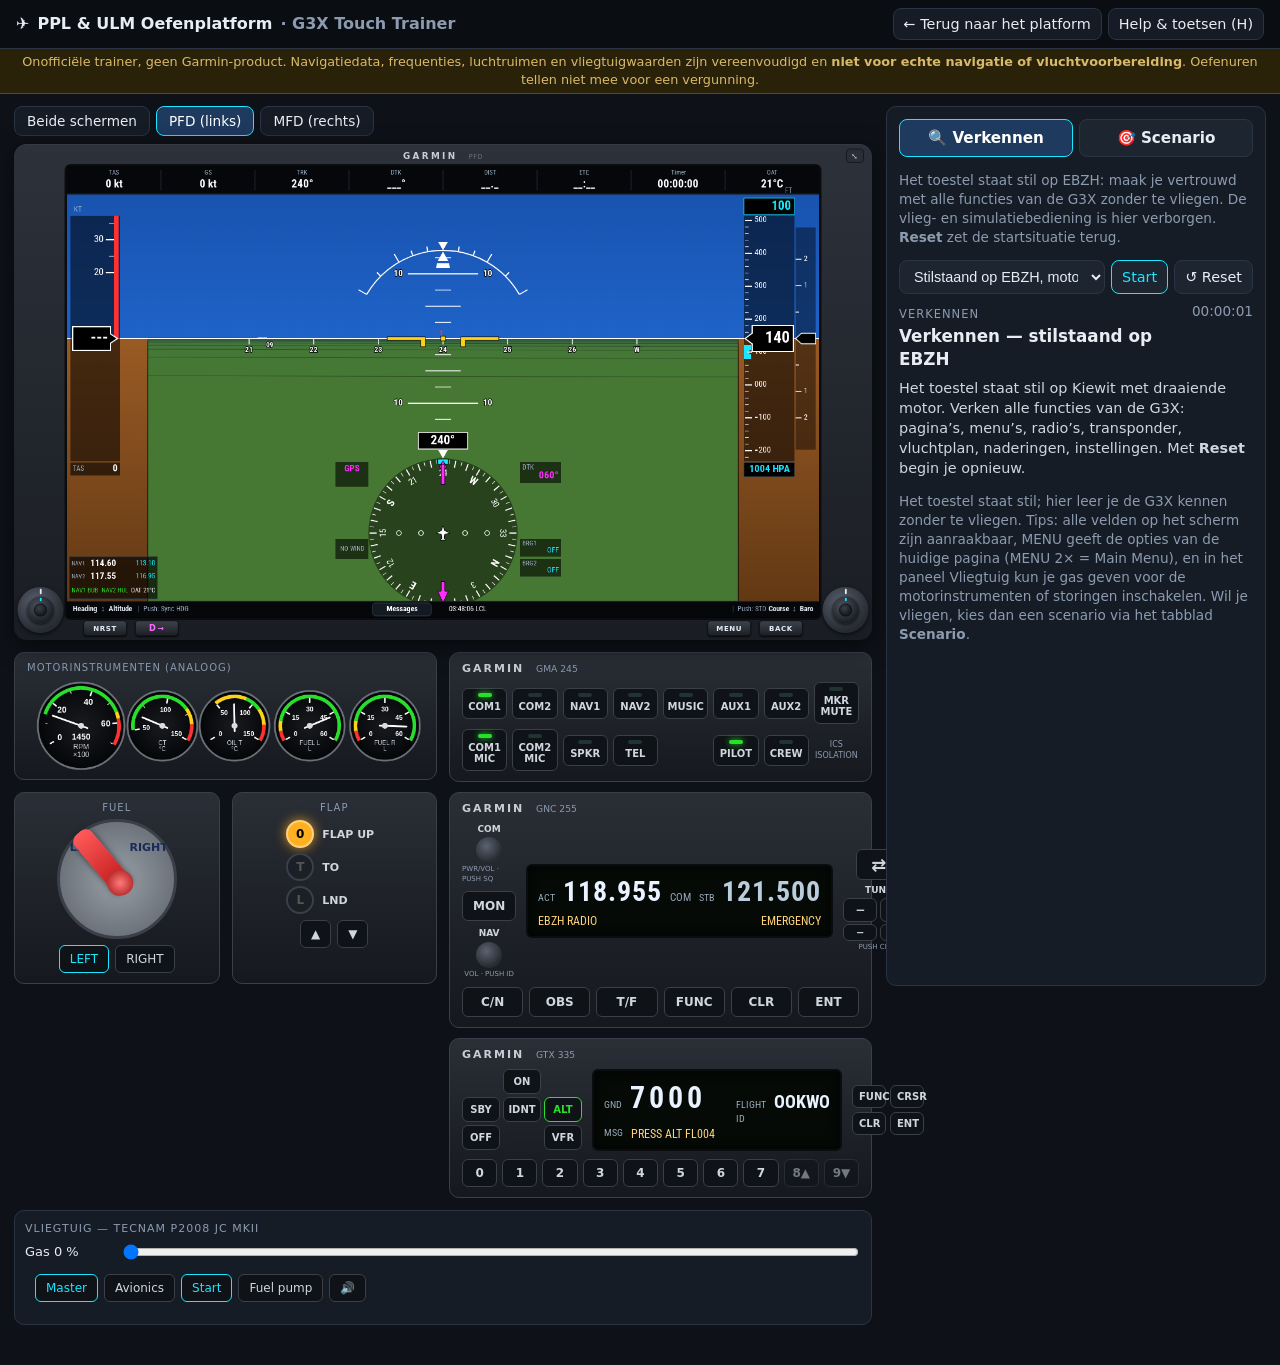
==== g3x/index.html @ 39437f99 "G3X: richtingsroer met A/E (AZERTY), Q/E blijft werken op QWERTY Co-Authored-By: Claude Fable 5.1 <n" ====
<!DOCTYPE html>
<html lang="nl">
<head>
  <meta charset="UTF-8">
  <meta name="viewport" content="width=device-width, initial-scale=1.0">
  <title>G3X Touch Trainer — Tecnam P2008 JC (EBZH)</title>
  <meta name="description" content="Oefensimulator in de stijl van de Garmin G3X Touch voor een Tecnam P2008 JC MkII vanaf Hasselt-Kiewit. Willekeurige scenario's, geen officieel product.">
  <link rel="icon" href="data:image/svg+xml,<svg xmlns='http://www.w3.org/2000/svg' viewBox='0 0 100 100'><text y='.9em' font-size='90'>🧭</text></svg>">
  <link rel="preconnect" href="https://fonts.googleapis.com">
  <link rel="stylesheet" href="https://fonts.googleapis.com/css2?family=Roboto+Condensed:wght@400;700&display=swap">
  <link rel="stylesheet" href="css/g3x.css">
</head>
<body>
  <header class="topbar">
    <a href="../index.html" class="brand"><span>✈️</span><span>PPL &amp; ULM Oefenplatform</span><span class="muted">· G3X Touch Trainer</span></a>
    <nav class="links">
      <a href="../index.html">← Terug naar het platform</a>
      <button id="btn-help" type="button">Help &amp; toetsen (H)</button>
    </nav>
  </header>
  <div class="disclaimer">Onofficiële trainer, geen Garmin-product. Navigatiedata, frequenties, luchtruimen en vliegtuigwaarden zijn vereenvoudigd en <strong>niet voor echte navigatie of vluchtvoorbereiding</strong>. Oefenuren tellen niet mee voor een vergunning.</div>

  <main class="layout">
    <section class="left">
      <div id="view-toggle" class="view-toggle" aria-label="Weergave"></div>
      <div id="g3x-wrap"></div>
      <div id="cockpit" aria-label="Cockpitinstrumenten, radio en transponder"></div>
      <div class="under">
        <div id="acpanel" aria-label="Vliegtuigbediening"></div>
      </div>
      <div id="statusline"></div>
    </section>

    <aside class="trainer" aria-label="Trainer">
      <div class="mode-tabs" role="tablist">
        <button id="mode-explore" type="button" role="tab">🔍 Verkennen</button>
        <button id="mode-scenario" type="button" role="tab">🎯 Scenario</button>
      </div>
      <div id="explore-pane" class="hidden">
        <p class="muted small">Het toestel staat stil op EBZH: maak je vertrouwd met alle functies van de G3X zonder te vliegen. De vlieg- en simulatiebediening is hier verborgen. <b>Reset</b> zet de startsituatie terug.</p>
        <div class="sc-controls">
          <select id="explore-start" aria-label="Startsituatie"></select>
          <button id="btn-explore-start" class="primary" type="button">Start</button>
          <button id="btn-explore-reset" type="button" title="Terug naar de startsituatie">↺ Reset</button>
        </div>
      </div>
      <div id="scenario-pane">
        <div class="sc-controls">
          <select id="scenario-cats" aria-label="Categorie"></select>
          <button id="btn-random" class="primary" type="button">🎲 Willekeurig</button>
        </div>
        <div id="scenario-list" class="sc-list"></div>
        <div class="sc-controls">
          <button id="btn-restart" type="button" title="Zelfde scenario, zelfde gegevens, vanaf het begin">↺ Reset scenario</button>
          <button id="btn-new" type="button" title="Zelfde scenario met nieuwe willekeurige gegevens">🎲 Nieuwe gegevens</button>
        </div>
      </div>
      <div id="trainer-current"></div>
    </aside>
  </main>

  <div id="help" class="hidden" role="dialog" aria-modal="true">
    <div class="help-box">
      <h2>G3X Touch Trainer — help</h2>
      <p>Een oefensimulator in de stijl van de Garmin G3X Touch (één scherm, GDU 460-indeling) met een eenvoudig model van een <b>Tecnam P2008 JC MkII</b> (Rotax 912 S). Thuisbasis <b>EBZH Hasselt-Kiewit</b>. Het scherm is, zoals op het echte toestel, Engelstalig. In <b>Verkennen</b> staat het toestel stil op de grond en leer je alle functies kennen (<b>Reset</b> zet de startsituatie terug); in <b>Scenario</b> volg je stappen (<b>Reset scenario</b> = zelfde gegevens opnieuw, <b>Nieuwe gegevens</b> = nieuwe willekeurige waarden).</p>
      <h3>Het scherm bedienen</h3>
      <ul>
        <li><b>Tikken</b> op velden: baro, hoogte (cyaan vak), <b>HSI</b> (CDI-bron GPS/VOR, heading bug, bearing pointers, OBS), CRS/DTK, wind, NAV-frequenties (linksonder op de PFD), CAS-meldingen (bevestigen), EIS-strook (motorpagina), kaart (features / cursor).</li>
        <li><b>Buiten de G3X</b>, zoals in OO-KWO: <b>GMA 245</b>-audiopaneel (COM1/COM2/NAV1/NAV2 meeluisteren, COM1 MIC/COM2 MIC, PILOT/CREW), <b>GNC 255</b> (COM én NAV: C/N wisselt, TUNE-knop zet de standby, ⇄ wisselt, vasthouden = 121.500, MON, OBS/T/F voor de VOR), <b>GTX 335</b>-transponder (ON/SBY/ALT/OFF, cijfers, VFR, IDNT, Flight ID OOKWO), rode <b>LEFT/RIGHT</b>-brandstofkraan, flapschakelaar met lampjes 0 / T / L. RPM, CT, olietemperatuur en brandstof zijn analoge meters. De G3X toont als motorinformatie alleen oliedruk, brandstofdruk, volts en ampères, op de MFD.</li>
        <li><b>Twee schermen</b>, zoals in OO-KWO: links de PFD, rechts de MFD met de EIS-strook. Elk scherm heeft zijn eigen knoppen en harde toetsen <b>NRST</b>, <b>D→</b>, <b>MENU</b> en <b>BACK</b>. Met de knoppen boven de schermen (of ⤢ op een bezel) vergroot je één scherm; op een laptop is dat het handigst. <b>MENU twee keer</b> opent het Main Menu; <b>MENU</b> één keer geeft de opties van de huidige pagina. <b>BACK</b> sluit een venster of gaat een pagina terug. Onderaan elk scherm: knopfuncties, de knop <b>Messages</b> en de klok; SUSP/OBS verschijnen daar en op de HSI.</li>
        <li><b>Knoppen draaien</b>: sleep met de muis of je vinger rond de knop (buitenring of binnenknop); elke 18° is één stap. Klikken op de pijltjes of scrollen met het wiel kan ook; het middelpunt is de drukknop.</li>
        <li><b>PFD-scherm</b>: linkerknop Heading (buiten) / Altitude (binnen), indrukken = heading bug sync; rechterknop Course (buiten) / Baro (binnen), indrukken = STD. <b>MFD-scherm</b>: linkerknop Select Page (buiten) / Zoom Map (binnen), indrukken = Main Menu; rechterknop Range/Pan op de kaart of Scroll/List in lijsten, indrukken = cursor of selecteren.</li>
        <li>Op de kaart: slepen = pannen, scrollwiel = bereik, tik op een symbool = info met Direct-To.</li>
      </ul>
      <h3>Waar vind ik wat? (knoppenpaden zoals op de G3X Touch)</h3>
      <table>
        <tr><td>QNH / baro</td><td>Tik op het <b>baro-veld</b> onder de hoogtetape → cijfers → Enter (of STD). Ook: linkerknop indrukken tot BARO, dan buitenring draaien.</td></tr>
        <tr><td>Heading bug</td><td>Buitenring linkerknop, of tik op de <b>HSI</b> → waarde → Enter / SYNC.</td></tr>
        <tr><td>Hoogte selecteren</td><td>Binnenring linkerknop, of tik op het <b>cyaan hoogtevak</b> boven de hoogtetape.</td></tr>
        <tr><td>COM afstemmen</td><td>GNC 255 (C/N op COM): TUNE-knop buiten = MHz, binnen = kHz (8,33-stappen) zet de standby; <b>⇄</b> wisselt actief en standby (1,5 s ingedrukt houden = 121.500); <b>MON</b> luistert de standby mee.</td></tr>
        <tr><td>NAV afstemmen</td><td>GNC 255: <b>C/N</b> naar NAV, TUNE → standby, ⇄ wisselt; <b>OBS</b> toont/zet de koers met de TUNE-knop, <b>T/F</b> toont TO/FROM. Ook via de NAV1-standbyfrequentie linksonder op de PFD.</td></tr>
        <tr><td>Transponder</td><td>GTX 335: cijfers 0–7 (vier cijfers = nieuwe code), modus ON/SBY/ALT/OFF (GND automatisch op de grond), <b>VFR</b> (7000), <b>IDNT</b>, CLR.</td></tr>
        <tr><td>Direct-To</td><td>Toets <b>D→</b> op de bezel → tabblad Waypoint (ID aantikken en typen), Flight Plan, Nearest Airports of Recent → <b>Activate</b>. “Course To” voor een inbound koers; “Stop Navigation” annuleert.</td></tr>
        <tr><td>Vluchtplan</td><td><b>Main Menu → Active Flight Plan</b> → + Waypoint. Tik op een rij: Activate Leg, Direct-To, Insert Before/After, Set Altitude (VNAV), Remove. <b>Menu</b>: Invert, Store, Delete, OBS.</td></tr>
        <tr><td>Nadering</td><td><b>Main Menu → Procedures</b> (of Tools) (of FPL → PROC) → vliegveld, nadering, transitie → Load / Load &amp; Activate. In de FPL-balk: Activate Approach, Vectors-to-Final, Missed, Remove.</td></tr>
        <tr><td>Nearest</td><td>Toets <b>NRST</b> op de bezel → tabs Airports / VOR / NDB / VRP / User / Airspace → tik op een rij voor info, Direct-To en frequenties.</td></tr>
        <tr><td>Kaart</td><td>Rechterknop buitenring = bereik; <b>Menu</b> op de kaart = Orientation, Declutter, Topo, Airspace…; slepen of knop indrukken = cursor (Direct-To, user waypoint, luchtruiminfo).</td></tr>
        <tr><td>CDI-bron, bearing pointers, wind, SVT, minimums</td><td>Tik op de <b>HSI</b> → HSI Options (CDI Source GPS / VOR1 / VOR2); ook via het bronlabel links boven de HSI, <b>BRG1/BRG2</b> en het <b>windvak</b>; <b>Menu</b> op een volledig PFD = PFD Options.</td></tr>
        <tr><td>Motor</td><td>EIS-strook op de MFD (oliedruk, brandstofdruk, volts, ampères); tik erop voor de motorpagina. Toerental, temperaturen en brandstof: analoge meters in het paneel.</td></tr>
        <tr><td>Timer, checklist, instellingen, berichten</td><td><b>Main Menu</b> → Timer / Checklists / Setup / Messages (ook VNAV, Weight &amp; Balance, Backlight Intensity). De knop <b>Messages</b> onderaan knippert bij een nieuw bericht.</td></tr>
        <tr><td>Scherm­indeling</td><td>Knoppen <b>Beide schermen / PFD / MFD</b> boven de schermen (of ⤢ op een bezel). <b>BACK</b> sluit een venster of gaat een pagina terug; <b>MENU 2×</b> opent het Main Menu.</td></tr>
        <tr><td>SUSP / OBS</td><td>Verschijnen op de HSI en in de onderste strook wanneer van toepassing (bij het MAP of in een hold; OBS via CRS-veld of FPL-menu).</td></tr>
      </table>
      <p class="muted">Let op: de exacte labels en knopposities kunnen per G3X-softwareversie en per installatie (configuratie door de installateur, één of twee schermen, met of zonder autopilot) verschillen.</p>
      <h3>Toetsen</h3>
      <table>
        <tr><td>↑ ↓ ← →</td><td>Pitch (↑ = neus omlaag, omkeerbaar in het paneel) en rol</td></tr>
        <tr><td>A / E</td><td>Richtingsroer / grondsturing (AZERTY; op QWERTY ook Q / E)</td></tr>
        <tr><td>PgUp / PgDn, Home / End</td><td>Gas meer/minder, vol/idle</td></tr>
        <tr><td>F / V</td><td>Flaps een stand neer / op</td></tr>
        <tr><td>B</td><td>Wielremmen (ingedrukt houden)</td></tr>
                        <tr><td>, . · K M</td><td>PFD-linkerknop buiten (HDG) · binnen (ALT)</td></tr>
        <tr><td>[ ] · Enter · Esc</td><td>MFD-rechterknop buiten (bereik) · indrukken · BACK</td></tr>
        <tr><td>N · D · Shift+M · `</td><td>NRST · Direct-To · MENU (actieve scherm) · Main Menu</td></tr>
        <tr><td>P · 1 2 4 · H</td><td>Pauze · simulatiesnelheid · deze help</td></tr>
      </table>
      <p>Een gamepad/joystick werkt ook (assen 0/1 rol/pitch, as 3 gas; knop 0 rem, 1/2 flaps). Op een tablet gebruik je de virtuele stuurknuppel in het paneel.</p>
      <h3>Wat is vereenvoudigd</h3>
      <ul>
        <li>Navigatiedatabase: beperkte set vliegvelden, VOR/NDB, VFR-punten, luchtruimen en naderingen in België en de grensstreek, deels fictief gemarkeerd. Frequenties en coördinaten zijn bij benadering. Geen magnetische variatie.</li>
        <li>Vluchtmodel en motorgrenzen zijn indicatief; gebruik altijd de POH van het toestel.</li>
        <li>Geen weerdatalink, verkeer (ADS-B) alleen gesimuleerd in scenario's, geen kaartabonnementen.</li>
      </ul>
      <p><button id="help-close" class="sb" type="button">Sluiten</button></p>
    </div>
  </div>

  <script src="js/util.js"></script>
  <script src="js/navdata.js"></script>
  <script src="js/sim.js"></script>
  <script src="js/avionics.js"></script>
  <script src="js/audio.js"></script>
  <script src="js/display.js"></script>
  <script src="js/pfd.js"></script>
  <script src="js/eis.js"></script>
  <script src="js/mfd.js"></script>
  <script src="js/bars.js"></script>
  <script src="js/cockpit.js"></script>
  <script src="js/icons.js"></script>
  <script src="js/ui.js"></script>
  <script src="js/scenarios.js"></script>
  <script src="js/main.js"></script>
</body>
</html>
---- g3x/css/g3x.css ----
:root {
  --bg: #0e1218; --panel: #161c25; --panel-2: #1d2531; --text: #e8edf4; --muted: #8c9bb0; --border: #2a3444;
  --accent: #19e6ff; --magenta: #ff2bff; --green: #28e02c; --yellow: #ffd21a; --red: #ff4a4a; --radius: 10px;
}
* { box-sizing: border-box; }
html, body { margin: 0; background: var(--bg); color: var(--text); font-family: system-ui, -apple-system, "Segoe UI", Roboto, Arial, sans-serif; line-height: 1.4; }
a { color: var(--accent); }
.hidden { display: none !important; }
.muted { color: var(--muted); }
button { font-family: inherit; }

.topbar { display: flex; align-items: center; justify-content: space-between; gap: 12px; padding: 8px 16px; background: #0a0d12; border-bottom: 1px solid var(--border); flex-wrap: wrap; }
.topbar .brand { font-weight: 700; color: var(--text); text-decoration: none; display: flex; gap: 8px; align-items: center; }
.topbar .links { display: flex; gap: 6px; flex-wrap: wrap; }
.topbar .links a, .topbar .links button { padding: 5px 10px; border-radius: 8px; text-decoration: none; color: var(--text); background: var(--panel); border: 1px solid var(--border); font-size: .9rem; cursor: pointer; }
.disclaimer { font-size: .8rem; color: #d9b96a; background: #2a2208; border-bottom: 1px solid #5a4a16; padding: 4px 16px; text-align: center; }

.layout { display: grid; grid-template-columns: minmax(0, 1fr) 380px; gap: 14px; padding: 12px 14px 40px; max-width: 1900px; margin: 0 auto; }
@media (max-width: 1250px) { .layout { grid-template-columns: 1fr; } }
.left { min-width: 0; }

/* ---------- de G3X-eenheden (twee schermen) ---------- */
.view-toggle { display: flex; gap: 6px; margin-bottom: 8px; }
.view-toggle button { background: var(--panel); color: var(--text); border: 1px solid var(--border); border-radius: 8px; padding: 6px 12px; font-size: .85rem; cursor: pointer; }
.view-toggle button.on { background: #1f3a5f; border-color: var(--accent); color: #fff; }
#g3x-wrap { position: relative; width: 100%; }
.g3x-unit { position: absolute; left: 0; top: 0; width: 1460px; height: 844px; transform-origin: 0 0; background: linear-gradient(#2d313a, #1a1d23); border-radius: 22px; box-shadow: 0 10px 40px rgba(0,0,0,.6), inset 0 1px 0 rgba(255,255,255,.08); }
.g3x-screen { position: absolute; left: 90px; top: 38px; width: 1280px; height: 768px; background: #000; border-radius: 6px; overflow: hidden; box-shadow: inset 0 0 0 2px #000, 0 0 0 4px #0b0d10; }
.g3x-screen canvas { position: absolute; left: 0; top: 0; width: 1280px; height: 768px; display: block; touch-action: none; cursor: pointer; }
.g3x-overlay { position: absolute; left: 0; top: 0; width: 1280px; height: 768px; pointer-events: none; }
.g3x-overlay > * { pointer-events: auto; }
.bezel-logo { position: absolute; left: 50%; transform: translateX(-50%); top: 10px; color: #c9ced6; font-size: 15px; letter-spacing: 4px; font-weight: 700; }
.bezel-logo small { letter-spacing: 1px; font-weight: 400; margin-left: 10px; color: #6a717c; font-size: 11px; }
.zoom-unit { position: absolute; right: 14px; top: 8px; width: 30px; height: 24px; border-radius: 6px; border: 1px solid #0a0c10; background: #2a2e36; color: #cfd6de; cursor: pointer; font-size: 14px; }
/* harde toetsen op de bezel (zoals de GDU 460: NRST · D→ links, MENU · BACK rechts) */
.hardkeys { position: absolute; bottom: 7px; display: flex; gap: 14px; }
.hardkeys.left { left: 118px; } .hardkeys.right { right: 118px; }
.hardkey { width: 74px; height: 26px; border-radius: 6px; border: 1px solid #0a0c10; background: linear-gradient(#3d424b, #1c1f25); color: #e8edf4; font-size: 12px; font-weight: 700; letter-spacing: 1px; cursor: pointer; box-shadow: 0 2px 3px rgba(0,0,0,.7), inset 0 1px 0 rgba(255,255,255,.12); display: flex; align-items: center; justify-content: center; gap: 2px; }
.hardkey:active { background: linear-gradient(#1c1f25, #3d424b); }
.hardkey.dto { color: #ff6bff; font-size: 14px; }
.hardkey.dto::after { content: '→'; font-size: 13px; }
/* knoppen op de bezel */
.knob { position: absolute; bottom: 12px; width: 82px; text-align: center; }
.knob[data-s="L"] { left: 4px; } .knob[data-s="R"] { right: 4px; }
.knob-ring { position: relative; margin: 0 auto; border-radius: 50%; }
.knob-ring.outer { width: 78px; height: 78px; background: radial-gradient(circle at 40% 35%, #5b6270, #262a31 70%); box-shadow: 0 3px 8px rgba(0,0,0,.6); touch-action: none; cursor: grab; }
.knob-mark { position: absolute; left: 0; top: 0; width: 100%; height: 100%; pointer-events: none; border-radius: 50%; }
.knob-mark::after { content: ''; position: absolute; left: 50%; top: 3px; width: 3px; height: 9px; margin-left: -1.5px; border-radius: 2px; background: #e8edf4; }
.knob-ring.inner .knob-mark::after { top: 2px; height: 6px; background: var(--accent); }
.knob-ring.inner { position: absolute; left: 50%; top: 50%; transform: translate(-50%, -50%); width: 46px; height: 46px; background: radial-gradient(circle at 40% 35%, #4b515d, #1c1f25 70%); box-shadow: 0 2px 5px rgba(0,0,0,.7); }
.knob .ka { position: absolute; top: 50%; transform: translateY(-50%); width: 20px; height: 24px; border: 0; background: transparent; color: #cfd6de; font-size: 11px; cursor: pointer; padding: 0; }
.knob-ring.outer > .ka.l { left: -2px; } .knob-ring.outer > .ka.r { right: -2px; }
.knob-ring.inner > .ka.l { left: -4px; } .knob-ring.inner > .ka.r { right: -4px; }
.knob-ring.inner > .ka { color: #fff; font-size: 9px; width: 14px; }
.knob-push { position: absolute; left: 50%; top: 50%; transform: translate(-50%, -50%); width: 22px; height: 22px; border-radius: 50%; border: 1px solid #000; background: radial-gradient(circle at 40% 35%, #3a4049, #15181c 70%); cursor: pointer; padding: 0; }
.knob-push:hover { box-shadow: 0 0 0 2px var(--accent); }
.knob-label { display: none; } /* knopfuncties staan, zoals op het toestel, op het scherm zelf */
.knob-label span:first-child { color: var(--accent); }

/* ---------- DOM-pagina over het MFD ---------- */
.g3x-pane { position: absolute; background: #0d1117; color: #fff; overflow: hidden; display: flex; flex-direction: column; font-family: "Roboto Condensed", "Arial Narrow", "Segoe UI", Arial, sans-serif; }
.page-head { display: flex; justify-content: space-between; align-items: center; padding: 4px 10px; background: #141a22; border-bottom: 1px solid #2a3340; font-weight: 700; font-size: 15px; color: #cfd6de; }
.page-right { font-weight: 400; color: #8c9bb0; font-size: 13px; }
.page-body { flex: 1; overflow: auto; }
.pad { padding: 10px 12px; }
.tiles { display: grid; grid-template-columns: repeat(4, 1fr); gap: 10px 10px; padding: 12px 18px; align-content: start; background: #000; }
.tile { background: transparent; border: 0; color: #fff; padding: 2px; cursor: pointer; display: flex; flex-direction: column; align-items: center; gap: 5px; font-size: 12px; line-height: 1.15; }
.tile .ico { width: 84px; height: 66px; border-radius: 8px; background: linear-gradient(#4a5058, #22262c 60%, #15181c); border: 1px solid #70767e; display: flex; align-items: center; justify-content: center; box-shadow: inset 0 1px 0 rgba(255,255,255,.18), 0 2px 4px rgba(0,0,0,.6); }
.tile:hover .ico, .tile.sel .ico { background: linear-gradient(#5d6670, #2c3238 60%, #1a1e23); border-color: #fff; }
.page-head svg { vertical-align: -5px; margin-right: 6px; }
/* Direct To */
.dto .dlg-body { padding: 0 0 8px; }
.dto-tabs { padding: 6px 8px; }
.dto-card { padding: 8px 12px; }
.dto-id { display: block; width: 100%; text-align: left; background: #000; border: 1px solid #3a4656; border-radius: 6px; color: #fff; font-size: 26px; font-weight: 700; padding: 8px 12px; letter-spacing: 2px; cursor: pointer; }
.dto-id small { font-size: 11px; font-weight: 400; letter-spacing: 0; color: #8c9bb0; margin-left: 10px; }
.dto-info { display: grid; grid-template-columns: 150px 1fr; gap: 12px; margin-top: 10px; font-size: 14px; color: #cfd6de; }
.dto-thumb { width: 150px; height: 110px; border: 1px solid #3a4656; border-radius: 4px; overflow: hidden; }
.dto-kind { color: #8fc1ff; font-weight: 700; } .dto-name { font-size: 15px; color: #fff; } .dto-reg { color: #8c9bb0; font-size: 12px; margin-bottom: 6px; } .dto-brg b { color: #fff; margin-left: 4px; }
.dto-course { display: block; width: 100%; margin-top: 10px; background: #141a22; border: 1px solid #3a4656; border-radius: 6px; color: #cfd6de; font-size: 15px; padding: 8px 12px; text-align: left; cursor: pointer; }
.dto-course b { color: var(--accent); font-size: 18px; } .dto-course small { color: #8c9bb0; }
.dto-list { max-height: 300px; overflow: auto; }
.dto-row { width: 100%; background: transparent; border: 0; border-bottom: 1px solid #1f2733; text-align: left; font-family: inherit; }
.audio-grid { display: grid; grid-template-columns: repeat(3, 1fr); gap: 10px; } .audio-grid h4 { margin: 0 0 6px; font-size: 12px; color: #8c9bb0; text-transform: uppercase; } .audio-grid .xp-mode { display: block; width: 100%; margin-bottom: 6px; }
.row { display: flex; align-items: center; gap: 6px; padding: 7px 10px; border-bottom: 1px solid #1f2733; font-size: 15px; cursor: pointer; color: #fff; }
.row:hover, .row.sel { background: #1f3a5f; }
.row.active { color: var(--magenta); }
.row.missed { color: #9fb3c8; }
.row.proc .c-type { color: #9fb3c8; }
.row em { font-style: normal; font-size: 11px; color: var(--accent); margin-left: 3px; }
.fpl-cols { display: flex; gap: 6px; padding: 3px 10px; font-size: 11px; color: #8c9bb0; border-bottom: 1px solid #2a3340; }
.c-idx { width: 24px; text-align: center; } .c-id { width: 90px; font-weight: 700; } .c-type { width: 48px; font-size: 12px; } .c-dtk { width: 54px; text-align: right; } .c-dis { width: 54px; text-align: right; } .c-cum { width: 56px; text-align: right; } .c-ete { width: 58px; text-align: right; } .c-alt { flex: 1; text-align: right; } .c-name { flex: 1; color: #bfc7d1; font-size: 13px; white-space: nowrap; overflow: hidden; text-overflow: ellipsis; } .c-time { width: 50px; color: #8c9bb0; } .c-text { flex: 1; }
.row.msg.WARN .c-text { color: var(--red); } .row.msg.CAUT .c-text { color: var(--yellow); }
.fpl-tools, .btns { display: flex; gap: 6px; padding: 6px 10px; flex-wrap: wrap; }
.pbtn { background: #1b2330; border: 1px solid #3a4656; color: #fff; border-radius: 8px; padding: 6px 10px; font-size: 13px; cursor: pointer; font-family: inherit; }
.pbtn:hover { border-color: var(--accent); }
.pbtn.big { display: block; width: 100%; padding: 10px; font-size: 15px; margin-top: 8px; }
.apr-bar { display: flex; justify-content: space-between; align-items: center; gap: 6px; padding: 5px 10px; background: #1a2230; font-size: 13px; flex-wrap: wrap; }
.apr-bar b.g { color: var(--green); } .apr-bar b.y { color: var(--yellow); } b.g { color: var(--green); } .y { color: var(--yellow); }
.tabs { display: flex; gap: 4px; padding: 6px 8px; border-bottom: 1px solid #2a3340; flex-wrap: wrap; }
.tab { background: #141a22; border: 1px solid #2f3a4a; color: #cfd6de; border-radius: 6px; padding: 5px 9px; font-size: 13px; cursor: pointer; }
.tab.on { background: #1f3a5f; border-color: var(--accent); color: #fff; }
.proc-page { display: grid; grid-template-columns: 1fr 1fr 1fr; gap: 8px; padding: 8px; align-content: start; }
.proc-col h4, .freq-col h4 { margin: 6px 0 4px; font-size: 12px; color: #8c9bb0; text-transform: uppercase; }
.item { display: block; width: 100%; text-align: left; background: #141a22; border: 1px solid #2a3340; color: #fff; padding: 8px 10px; border-radius: 6px; margin-bottom: 4px; cursor: pointer; font-size: 14px; }
.item:hover, .item.sel { border-color: var(--accent); background: #1a2b45; }
.item.on { background: #1f3a5f; border-color: var(--accent); }
.item.danger { color: #ff8a8a; } .item.emerg { color: #ffb0b0; }
.proc-info { font-size: 13px; color: #cfd6de; background: #141a22; padding: 8px; border-radius: 6px; line-height: 1.5; }
.wpt { padding: 10px; } .wpt-card { background: #141a22; border-radius: 8px; padding: 10px; margin-top: 10px; font-size: 14px; line-height: 1.6; } .wpt-card h3 { margin: 0 0 6px; } .wpt-card small { color: #8c9bb0; font-weight: 400; }
.opts { padding: 8px 10px; } .opts h4 { margin: 10px 0 4px; font-size: 12px; color: #8c9bb0; text-transform: uppercase; }
.opt-row { display: flex; justify-content: space-between; align-items: center; gap: 8px; padding: 5px 0; border-bottom: 1px solid #1f2733; font-size: 14px; }
.opt-vals { display: flex; gap: 4px; flex-wrap: wrap; justify-content: flex-end; }
.opt-val { background: #141a22; border: 1px solid #2f3a4a; color: #cfd6de; border-radius: 6px; padding: 4px 9px; font-size: 13px; cursor: pointer; }
.opt-val.on { background: #1f3a5f; border-color: var(--accent); color: #fff; }
.chk-wrap { display: grid; grid-template-columns: 200px 1fr; flex: 1; min-height: 0; }
.chk-groups { overflow: auto; padding: 6px; border-right: 1px solid #2a3340; }
.chk-groups .item { font-size: 12px; padding: 6px 8px; }
.chk-items { padding: 6px 10px; }
.row.chk { width: 100%; text-align: left; background: transparent; border: 0; border-bottom: 1px solid #1f2733; font-family: inherit; }
.row.chk .box { width: 22px; height: 22px; border: 2px solid #8c9bb0; border-radius: 4px; display: inline-flex; align-items: center; justify-content: center; color: var(--green); font-weight: 700; }
.row.chk.done { color: #8c9bb0; text-decoration: line-through; } .row.chk.done .box { border-color: var(--green); }
.chk-complete { color: var(--green); font-weight: 700; padding: 10px; }
.timer { display: grid; grid-template-columns: 1fr 1fr; gap: 10px; padding: 10px; }
.tm-card { background: #141a22; border-radius: 8px; padding: 10px; } .tm-card h4 { margin: 0 0 4px; color: #8c9bb0; font-size: 12px; text-transform: uppercase; } .tm-val { font-size: 34px; font-weight: 700; letter-spacing: 1px; }
.info-grid { display: grid; grid-template-columns: 1fr 1fr; gap: 6px 14px; font-size: 13px; color: #8c9bb0; }
.info-grid div { background: #141a22; padding: 6px 8px; border-radius: 6px; } .info-grid b { display: block; color: #fff; font-size: 16px; }

/* ---------- dialoogvensters ---------- */
.g3x-dialogs { position: absolute; inset: 0; display: none; align-items: center; justify-content: center; }
.g3x-dialogs.open { display: flex; background: rgba(0,0,0,.35); }
.g3x-dialog { background: #121820; border: 2px solid #3a4656; border-radius: 12px; width: 420px; max-width: 96%; max-height: 92%; display: flex; flex-direction: column; box-shadow: 0 10px 40px rgba(0,0,0,.8); color: #fff; font-family: "Roboto Condensed", "Arial Narrow", "Segoe UI", Arial, sans-serif; }
.g3x-dialog.corner { position: absolute; right: 12px; bottom: 80px; }
.dlg-title { display: flex; justify-content: space-between; align-items: center; padding: 8px 12px; background: #1b2330; border-radius: 10px 10px 0 0; font-weight: 700; font-size: 16px; }
.dlg-close { background: transparent; border: 0; color: #cfd6de; font-size: 18px; cursor: pointer; }
.dlg-body { padding: 10px 12px; overflow: auto; }
.dlg-buttons { display: flex; gap: 8px; padding: 10px 12px; border-top: 1px solid #2a3340; justify-content: flex-end; flex-wrap: wrap; }
.dlg-btn { background: #1b2330; border: 1px solid #3a4656; color: #fff; border-radius: 8px; padding: 9px 14px; font-size: 15px; cursor: pointer; }
.dlg-btn.primary { background: #1f3a5f; border-color: var(--accent); } .dlg-btn.danger { border-color: #a33; color: #ffb0b0; }
.np-display { background: #000; border: 1px solid #3a4656; border-radius: 8px; padding: 8px 12px; font-size: 32px; font-weight: 700; display: flex; align-items: baseline; gap: 10px; letter-spacing: 2px; }
.np-unit { font-size: 14px; color: #8c9bb0; letter-spacing: 0; } .np-cursor { color: var(--accent); animation: blink 1s steps(2) infinite; }
@keyframes blink { 50% { opacity: 0; } }
.np-keys { display: grid; grid-template-columns: repeat(3, 1fr); gap: 6px; margin-top: 10px; }
.np-key { background: #1b2330; border: 1px solid #3a4656; color: #fff; font-size: 22px; padding: 12px 0; border-radius: 8px; cursor: pointer; }
.np-key.empty { visibility: hidden; } .np-key:active { background: #1f3a5f; }
.numpad .dlg-body { display: grid; grid-template-columns: 1fr; }
.numpad[style*="620"] .dlg-body { grid-template-columns: 1fr 1fr; gap: 12px; }
.freq-lists { display: grid; grid-template-columns: repeat(3, 1fr); gap: 8px; grid-column: 1; grid-row: 1 / span 3; }
.freq-col .freq-item, .wi-sec .freq-item { display: flex; justify-content: space-between; width: 100%; background: #141a22; border: 1px solid #2a3340; color: #fff; border-radius: 6px; padding: 6px 8px; margin-bottom: 4px; font-size: 13px; cursor: pointer; text-align: left; }
.freq-item b { color: var(--accent); }
.freq-cur { grid-column: 1 / -1; color: #8c9bb0; font-size: 13px; margin-top: 6px; }
.xp-modes { display: flex; gap: 6px; margin-top: 10px; flex-wrap: wrap; }
.xp-mode { flex: 1; min-width: 70px; background: #1b2330; border: 1px solid #3a4656; color: #fff; padding: 10px 6px; border-radius: 8px; font-size: 15px; cursor: pointer; }
.xp-mode.on { background: #1f3a5f; border-color: var(--green); color: var(--green); }
.xp-mode.ident { border-color: var(--accent); } .xp-mode.vfr { border-color: var(--yellow); }
.xp-cur { margin-top: 8px; font-size: 13px; color: #cfd6de; }
.alphapad .ap-top { display: grid; grid-template-columns: 1fr 1fr; gap: 10px; }
.ap-results { max-height: 160px; overflow: auto; }
.ap-res { display: flex; gap: 8px; align-items: center; width: 100%; background: #141a22; border: 1px solid #2a3340; color: #fff; border-radius: 6px; padding: 6px 8px; margin-bottom: 4px; cursor: pointer; font-size: 13px; text-align: left; }
.ap-res b { color: var(--accent); width: 60px; } .ap-res em { margin-left: auto; color: #8c9bb0; font-style: normal; font-size: 11px; }
.ap-keys { margin-top: 10px; } .ap-row { display: flex; gap: 5px; margin-bottom: 5px; } .ap-row .np-key { flex: 1; font-size: 17px; padding: 9px 0; }
.dto-lists { display: grid; grid-template-columns: 1fr 1fr; gap: 10px; margin-top: 10px; }
.menu-list .item { font-size: 15px; }
.wi-head { display: flex; gap: 8px; align-items: baseline; font-size: 18px; } .wi-head b { color: var(--accent); font-size: 22px; } .wi-head em { margin-left: auto; color: #8c9bb0; font-style: normal; font-size: 12px; }
.wi-grid { display: grid; grid-template-columns: 1fr 1fr; gap: 4px; margin: 8px 0; font-size: 14px; color: #cfd6de; }
.wi-sec { margin-top: 8px; font-size: 14px; color: #cfd6de; line-height: 1.5; } .wi-sec h4 { margin: 0 0 3px; font-size: 12px; color: #8c9bb0; text-transform: uppercase; }
.morse { font-family: monospace; color: var(--yellow); letter-spacing: 2px; }
.g3x-toast { position: absolute; left: 50%; bottom: 76px; transform: translateX(-50%); background: rgba(20,26,34,.95); border: 1px solid var(--accent); color: #fff; padding: 8px 14px; border-radius: 8px; font-size: 15px; max-width: 80%; text-align: center; }

/* ---------- panelen onder het scherm ---------- */
.under { display: grid; grid-template-columns: 1fr; gap: 12px; margin-top: 12px; }
@media (max-width: 900px) { .under { grid-template-columns: 1fr; } }
#acpanel { background: var(--panel); border: 1px solid var(--border); border-radius: 10px; padding: 10px; position: relative; }
.acp-title { font-size: 11px; letter-spacing: 1px; color: var(--muted); margin-bottom: 6px; text-transform: uppercase; }
.acp-row { display: flex; align-items: center; gap: 6px; margin: 6px 0; flex-wrap: wrap; font-size: 13px; }
.acp-row label { min-width: 90px; } .acp-row input[type=range] { flex: 1; min-width: 140px; }
.acp-row > span { color: var(--muted); min-width: 42px; } .sep { width: 10px; }
.acb { background: #0f1216; border: 1px solid #3a4046; color: #cfd6de; border-radius: 6px; padding: 6px 10px; cursor: pointer; font-size: 12px; }
.acb.on { color: var(--accent); border-color: var(--accent); }
.acp-row select { background: #0f1216; color: #fff; border: 1px solid #3a4046; border-radius: 6px; padding: 5px; }
.acp-row.small { font-size: 11px; color: var(--muted); }
.stick { position: absolute; right: 10px; top: 36px; width: 96px; height: 96px; border-radius: 50%; background: radial-gradient(#1d2531, #0f1216); border: 1px solid #3a4046; touch-action: none; }
.stick-dot { position: absolute; left: 50%; top: 50%; width: 24px; height: 24px; margin: -12px 0 0 -12px; border-radius: 50%; background: #3a4656; border: 2px solid var(--accent); }
@media (max-width: 600px) { .stick { position: static; margin: 8px auto 0; } }
#statusline { font-size: 12px; color: var(--muted); margin-top: 8px; }

/* ---------- trainerpaneel ---------- */
.trainer { background: var(--panel); border: 1px solid var(--border); border-radius: var(--radius); padding: 12px; position: sticky; top: 10px; max-height: calc(100vh - 20px); overflow: auto; }
.trainer h2 { margin: 0 0 8px; font-size: 1.1rem; }
.mode-tabs { display: flex; gap: 6px; margin-bottom: 10px; }
.mode-tabs button { flex: 1; background: var(--panel-2); color: var(--text); border: 1px solid var(--border); border-radius: 8px; padding: 9px 8px; font-size: .95rem; font-weight: 600; cursor: pointer; }
.mode-tabs button.on { background: #1f3a5f; border-color: var(--accent); color: #fff; }
.small { font-size: .85rem; }
#explore-pane select { flex: 1; min-width: 160px; }
.sc-controls { display: flex; gap: 6px; flex-wrap: wrap; margin-bottom: 8px; }
.sc-controls select, .sc-controls button { background: var(--panel-2); color: var(--text); border: 1px solid var(--border); border-radius: 8px; padding: 7px 10px; font-size: .9rem; cursor: pointer; }
.sc-controls button.primary { border-color: var(--accent); color: var(--accent); }
.sc-list { max-height: 230px; overflow: auto; border: 1px solid var(--border); border-radius: 8px; margin-bottom: 10px; }
.sc-cat { font-size: .72rem; text-transform: uppercase; letter-spacing: 1px; color: var(--muted); padding: 6px 10px 2px; background: #121821; position: sticky; top: 0; }
.sc-item { display: flex; justify-content: space-between; align-items: center; gap: 8px; width: 100%; text-align: left; background: transparent; border: 0; border-bottom: 1px solid #1f2733; color: var(--text); padding: 7px 10px; cursor: pointer; font-size: .88rem; }
.sc-item:hover { background: var(--panel-2); } .sc-item.on { background: #1f3a5f; }
.sc-item small { color: var(--yellow); white-space: nowrap; }
.tc-head { display: flex; justify-content: space-between; align-items: flex-start; gap: 8px; }
.tc-head h3 { margin: 0; font-size: 1.05rem; } .tc-cat { font-size: .72rem; text-transform: uppercase; letter-spacing: 1px; color: var(--muted); }
.tc-time { font-variant-numeric: tabular-nums; color: var(--muted); font-size: .85rem; }
.tc-intro { font-size: .9rem; color: #cfd6de; margin: 6px 0 8px; } .tc-intro p { margin: 4px 0; }
.atc { background: #0f1a2a; border-left: 3px solid var(--accent); padding: 6px 8px; border-radius: 4px; font-style: italic; }
.steps { list-style: none; padding: 0; margin: 0; counter-reset: s; }
.step { counter-increment: s; position: relative; padding: 8px 8px 8px 34px; border-radius: 8px; margin-bottom: 6px; background: var(--panel-2); font-size: .9rem; opacity: .75; }
.step::before { content: counter(s); position: absolute; left: 10px; top: 9px; width: 18px; height: 18px; border-radius: 50%; background: #2a3444; font-size: .72rem; display: flex; align-items: center; justify-content: center; color: #cfd6de; }
.step.done { opacity: .6; } .step.done::before { content: "✓"; background: #1d6b2e; color: #fff; }
.step.skipped::before { content: "–"; background: #6b4a1d; }
.step.current { opacity: 1; border: 1px solid var(--accent); background: #16263a; }
.step.current::before { background: var(--accent); color: #000; }
.step-progress { height: 4px; background: #2a3444; border-radius: 2px; margin-top: 8px; overflow: hidden; } #step-progress { height: 100%; width: 0; background: var(--green); transition: width .2s; }
.hint { margin-top: 8px; font-size: .85rem; color: #ffe08a; background: #2a2208; padding: 6px 8px; border-radius: 6px; }
.step-actions { display: flex; gap: 6px; margin-top: 8px; flex-wrap: wrap; }
.sb { background: #0f1216; border: 1px solid #3a4046; color: #cfd6de; border-radius: 6px; padding: 5px 10px; cursor: pointer; font-size: .82rem; }
.sb:hover { border-color: var(--accent); }
.step-err { margin-top: 6px; color: #ff9a9a; font-size: .82rem; }
.q-opts { display: grid; gap: 6px; margin-top: 8px; }
.q-opt { text-align: left; background: #0f1216; border: 1px solid #3a4046; color: var(--text); border-radius: 6px; padding: 7px 10px; cursor: pointer; font-size: .88rem; }
.q-opt:hover { border-color: var(--accent); } .q-opt.ok { border-color: var(--green); color: var(--green); } .q-opt.bad { border-color: var(--red); color: #ff9a9a; }
.q-fb { margin-top: 6px; font-size: .85rem; padding: 6px 8px; border-radius: 6px; } .q-fb.ok { background: #10301a; color: #b8f0cb; } .q-fb.bad { background: #3a1717; color: #ffd0d0; }
.result { margin-top: 10px; padding: 10px; border-radius: 8px; background: #10301a; border: 1px solid #1d6b2e; font-size: .9rem; }
.result.failed { background: #3a1717; border-color: #a33; }
.result .stars { font-size: 1.6rem; color: var(--yellow); }
.result .errs { margin: 6px 0 0; padding-left: 18px; color: #ffd0d0; }
.tc-errs { margin-top: 8px; color: #ff9a9a; font-size: .85rem; }

/* ---------- help ---------- */
#help { position: fixed; inset: 0; background: rgba(0,0,0,.7); display: flex; align-items: center; justify-content: center; z-index: 50; padding: 16px; }
.help-box { background: var(--panel); border: 1px solid var(--border); border-radius: 12px; max-width: 860px; max-height: 90vh; overflow: auto; padding: 18px 22px; font-size: .92rem; }
.help-box h2 { margin-top: 0; } .help-box h3 { margin: 16px 0 6px; font-size: 1rem; color: var(--accent); }
.help-box table { border-collapse: collapse; width: 100%; } .help-box td { padding: 3px 8px; border-bottom: 1px solid #1f2733; vertical-align: top; } .help-box td:first-child { white-space: nowrap; color: var(--yellow); font-family: monospace; }
.help-box kbd { background: #0f1216; border: 1px solid #3a4046; border-radius: 4px; padding: 0 5px; font-family: monospace; }

/* verkenmodus: toestel stilstaand, geen stuurknuppel of vliegtoetsen */
/* verkenmodus: alleen wat je nodig hebt om de G3X te leren kennen; vliegen en simulatiebediening verborgen */
body.explore .stick, body.explore .flight, body.explore #statusline { display: none; }

/* ---------- cockpit buiten de G3X: analoge meters, brandstofkraan, flaps, GMA 245, GNC 255, GTX 335 ---------- */
#cockpit { display: grid; grid-template-columns: minmax(0, 1fr) minmax(0, 1fr); gap: 12px; margin-top: 12px; }
@media (max-width: 1100px) { #cockpit { grid-template-columns: 1fr; } }
.ck-left { display: flex; flex-direction: column; gap: 12px; }
.ck-gauges { background: linear-gradient(#2a2e36, #15181d); border: 1px solid #3a3f49; border-radius: 10px; padding: 8px 12px 4px; }
.ck-title { font-size: 10px; letter-spacing: 1px; color: var(--muted); text-transform: uppercase; margin-bottom: 4px; }
.ck-gauges canvas { max-width: 100%; height: auto; display: block; }
.ck-lower { display: grid; grid-template-columns: 1fr 1fr; gap: 12px; }
.fuelsel, .flapsw { background: linear-gradient(#2a2e36, #15181d); border: 1px solid #3a3f49; border-radius: 10px; padding: 8px 12px 10px; text-align: center; }
.fuel-dial { position: relative; width: 120px; height: 120px; margin: 4px auto; border-radius: 50%; background: radial-gradient(#9aa0a8, #5a6068); border: 3px solid #3a3f49; }
.fuel-dial .fl, .fuel-dial .fr { position: absolute; top: 18px; font-size: 11px; font-weight: 700; color: #1a2a5a; } .fuel-dial .fl { left: 10px; } .fuel-dial .fr { right: 6px; }
.lever { position: absolute; left: 50%; top: 50%; width: 22px; height: 70px; margin-left: -11px; margin-top: -60px; background: linear-gradient(#ff5a5a, #c01818); border-radius: 8px 8px 4px 4px; transform-origin: 50% 60px; transform: rotate(-40deg); box-shadow: 0 2px 6px rgba(0,0,0,.6); transition: transform .3s; }
.lever::after { content: ''; position: absolute; left: 50%; top: 52px; width: 26px; height: 26px; margin-left: -13px; border-radius: 50%; background: radial-gradient(#ff7a7a, #a01010); }
.lamprow { display: flex; align-items: center; gap: 8px; justify-content: center; margin: 5px 0; }
.lamp { width: 28px; height: 28px; border-radius: 50%; background: #1b1f26; border: 2px solid #3a3f49; color: #555; font-size: 12px; font-weight: 700; display: inline-flex; align-items: center; justify-content: center; }
.lamp.on { background: #ffb020; color: #000; box-shadow: 0 0 12px rgba(255,176,32,.8); border-color: #ffd080; }
.lampcap { width: 60px; text-align: left; font-size: 11px; color: #cfd6de; font-weight: 700; }
.flapbtns { display: flex; gap: 6px; justify-content: center; margin-top: 6px; }
.ck-stack { display: flex; flex-direction: column; gap: 10px; }
.unit { background: linear-gradient(#2a2e36, #15181d); border: 1px solid #3a3f49; border-radius: 10px; padding: 8px 12px 10px; }
.unit-brand { font-size: 11px; letter-spacing: 2px; color: #c9ced6; font-weight: 700; margin-bottom: 6px; } .unit-brand small { color: var(--muted); letter-spacing: 0; font-weight: 400; margin-left: 6px; }
.ub { background: #0f1216; border: 1px solid #3a4046; color: #cfd6de; border-radius: 6px; padding: 7px 10px; cursor: pointer; font-size: 12px; font-weight: 700; min-width: 34px; }
.ub.on { color: var(--green); border-color: var(--green); } .ub.flip { font-size: 18px; padding: 4px 14px; } .ub.dim { opacity: .5; }
/* GMA 245 */
.gma-grid { display: grid; grid-template-columns: repeat(8, 1fr); gap: 5px; align-items: center; }
.gb { position: relative; background: #0f1216; border: 1px solid #3a4046; color: #cfd6de; border-radius: 6px; padding: 12px 2px 6px; font-size: 10px; font-weight: 700; line-height: 1.1; cursor: pointer; }
.gb::before { content: ''; position: absolute; left: 50%; top: 4px; width: 14px; height: 4px; margin-left: -7px; border-radius: 2px; background: #233; }
.gb.lit::before { background: #28e02c; box-shadow: 0 0 6px #28e02c; }
.gb-note { grid-column: span 1; font-size: 8px; color: var(--muted); text-align: center; } .gb-spacer { }
/* GNC 255 */
.gnc-row { display: grid; grid-template-columns: auto 1fr auto; gap: 10px; align-items: center; }
.gnc-knobs { display: flex; flex-direction: column; gap: 6px; align-items: center; }
.gknob { display: flex; flex-direction: column; align-items: center; font-size: 9px; color: var(--muted); } .gknob span { font-weight: 700; color: #cfd6de; } .gknob small { font-size: 7px; }
.kn { width: 26px; height: 26px; border-radius: 50%; background: radial-gradient(circle at 40% 35%, #5b6270, #262a31 70%); margin: 2px 0; }
.gnc-disp, .gtx-disp { background: #050a06; border: 2px solid #0a0c10; border-radius: 6px; padding: 6px 10px; font-family: "Roboto Condensed", "Arial Narrow", monospace; color: #e9f2ff; min-height: 64px; box-shadow: inset 0 0 12px rgba(0,0,0,.8); }
.gnc-top { display: grid; grid-template-columns: auto 1fr auto auto 1fr; gap: 8px; align-items: baseline; } .gnc-top .lbl, .gtx-top .lbl, .gtx-bot .lbl { font-size: 10px; color: #9ab; } .gnc-top .freq { font-size: 28px; font-weight: 700; letter-spacing: 1px; } .gnc-top .mode { font-size: 11px; color: #9ab; } .gnc-top .stb { color: #bcd; }
.gnc-bot { display: flex; justify-content: space-between; font-size: 12px; color: #ffd27a; margin-top: 2px; min-height: 14px; }
.gnc-right { display: flex; flex-direction: column; align-items: center; gap: 4px; }
.tune { display: flex; flex-direction: column; align-items: center; font-size: 9px; color: var(--muted); gap: 2px; } .tune span { font-weight: 700; color: #cfd6de; } .tunebtns { display: flex; gap: 3px; } .tunebtns .ub { padding: 4px 8px; } .tunebtns.small .ub { padding: 2px 7px; font-size: 10px; } .tune small { font-size: 7px; }
.gnc-keys { display: flex; gap: 6px; margin-top: 8px; justify-content: space-between; } .gnc-keys .ub { flex: 1; }
/* GTX 335 */
.gtx-row { display: grid; grid-template-columns: auto 1fr auto; gap: 10px; align-items: center; }
.gtx-cluster { display: grid; grid-template-columns: repeat(3, 1fr); gap: 3px; width: 120px; }
.gtx-cluster .ub { padding: 6px 2px; font-size: 10px; } .gtx-cluster .on-top { grid-column: 2; } .gtx-cluster .sby { grid-column: 1; grid-row: 2; } .gtx-cluster .alt { grid-column: 3; grid-row: 2; } .gtx-cluster .idnt { grid-column: 2; grid-row: 2; } .gtx-cluster .offb { grid-column: 1; grid-row: 3; } .gtx-cluster .vfr { grid-column: 3; grid-row: 3; }
.gtx-top { display: grid; grid-template-columns: auto 1fr auto auto auto; gap: 8px; align-items: baseline; } .gtx-top .code { font-size: 30px; font-weight: 700; letter-spacing: 4px; } .gtx-top .code.pending { color: #ffe9b0; } .gtx-top .r { width: 14px; font-size: 14px; } .gtx-top .fidl { font-size: 10px; color: #9ab; } .gtx-top .fid { font-size: 18px; font-weight: 700; }
.gtx-bot { font-size: 12px; color: #ffd27a; display: flex; gap: 8px; min-height: 14px; }
.gtx-fkeys { display: grid; grid-template-columns: 1fr 1fr; gap: 4px; } .gtx-fkeys .ub { padding: 5px 6px; font-size: 10px; }
.gtx-keys { display: flex; gap: 5px; margin-top: 8px; } .gtx-keys .ub { flex: 1; padding: 6px 2px; }
#gtx-idnt.on, #gtx-vfr:active { color: var(--green); border-color: var(--green); }
/* verkenmodus: alleen wat je nodig hebt om de G3X te leren kennen; vliegen en simulatiebediening verborgen */
body.explore .stick, body.explore .flight, body.explore #statusline { display: none; }
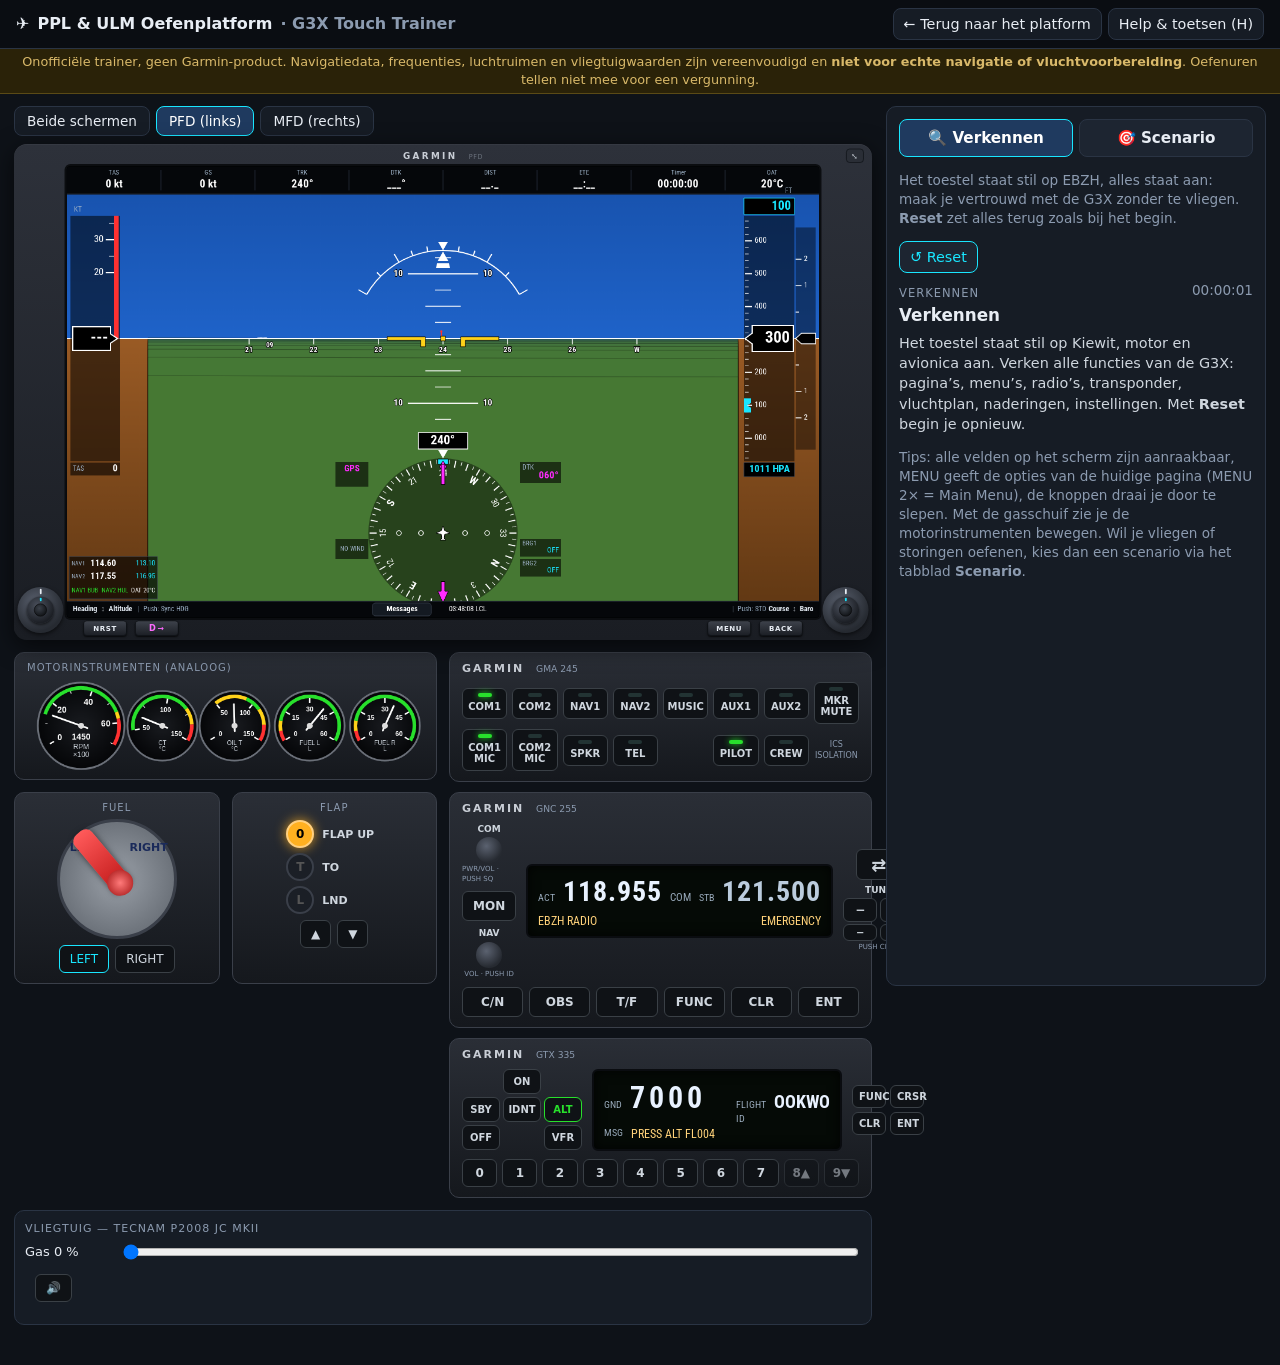
==== commit 70ae7ffc: "G3X: Verkennen vereenvoudigd — één startsituatie met alles aan, alleen een Reset-knop - 'koud en don" ====
--- a/g3x/index.html
+++ b/g3x/index.html
@@ -37,11 +37,10 @@
         <button id="mode-scenario" type="button" role="tab">🎯 Scenario</button>
       </div>
       <div id="explore-pane" class="hidden">
-        <p class="muted small">Het toestel staat stil op EBZH: maak je vertrouwd met alle functies van de G3X zonder te vliegen. De vlieg- en simulatiebediening is hier verborgen. <b>Reset</b> zet de startsituatie terug.</p>
+        <p class="muted small">Het toestel staat stil op EBZH, alles staat aan: maak je vertrouwd met de G3X zonder te vliegen. <b>Reset</b> zet alles terug zoals bij het begin.</p>
         <div class="sc-controls">
-          <select id="explore-start" aria-label="Startsituatie"></select>
-          <button id="btn-explore-start" class="primary" type="button">Start</button>
-          <button id="btn-explore-reset" type="button" title="Terug naar de startsituatie">↺ Reset</button>
+          <select id="explore-start" aria-label="Startsituatie" class="hidden"></select>
+          <button id="btn-explore-reset" class="primary" type="button" title="Alles terug naar de begintoestand">↺ Reset</button>
         </div>
       </div>
       <div id="scenario-pane">
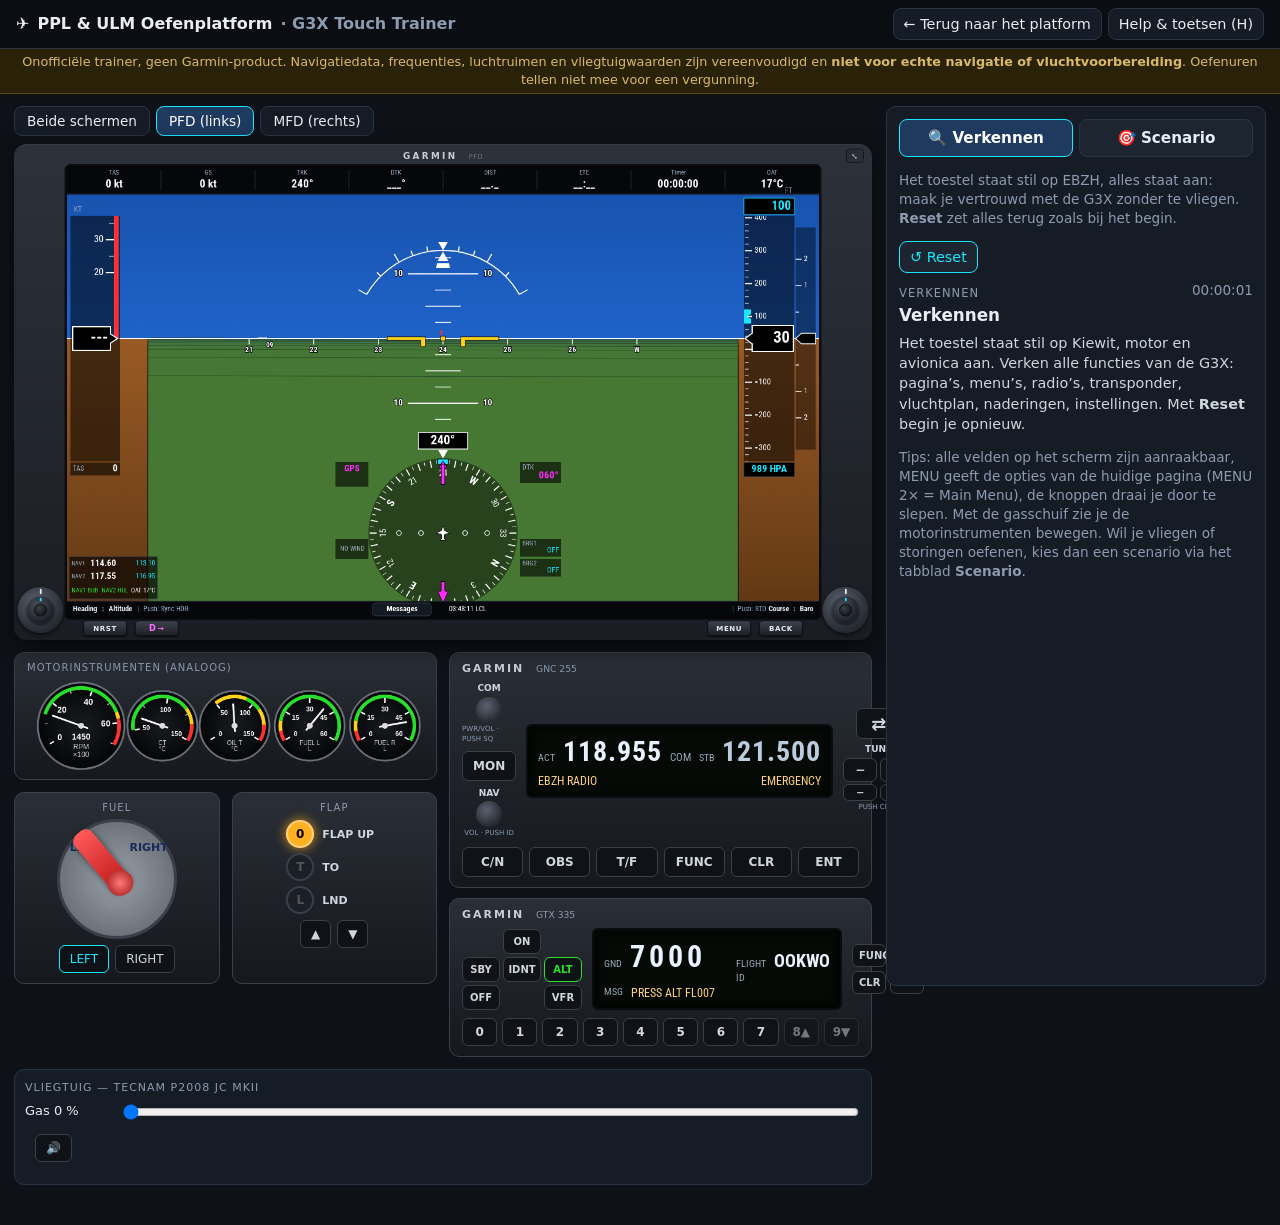
==== commit 50668479: "G3X: GMA 245-audiopaneel en bijbehorend scenario verwijderd (geen functie zonder geluidsimulatie) Co" ====
--- a/g3x/index.html
+++ b/g3x/index.html
@@ -65,7 +65,7 @@
       <h3>Het scherm bedienen</h3>
       <ul>
         <li><b>Tikken</b> op velden: baro, hoogte (cyaan vak), <b>HSI</b> (CDI-bron GPS/VOR, heading bug, bearing pointers, OBS), CRS/DTK, wind, NAV-frequenties (linksonder op de PFD), CAS-meldingen (bevestigen), EIS-strook (motorpagina), kaart (features / cursor).</li>
-        <li><b>Buiten de G3X</b>, zoals in OO-KWO: <b>GMA 245</b>-audiopaneel (COM1/COM2/NAV1/NAV2 meeluisteren, COM1 MIC/COM2 MIC, PILOT/CREW), <b>GNC 255</b> (COM én NAV: C/N wisselt, TUNE-knop zet de standby, ⇄ wisselt, vasthouden = 121.500, MON, OBS/T/F voor de VOR), <b>GTX 335</b>-transponder (ON/SBY/ALT/OFF, cijfers, VFR, IDNT, Flight ID OOKWO), rode <b>LEFT/RIGHT</b>-brandstofkraan, flapschakelaar met lampjes 0 / T / L. RPM, CT, olietemperatuur en brandstof zijn analoge meters. De G3X toont als motorinformatie alleen oliedruk, brandstofdruk, volts en ampères, op de MFD.</li>
+        <li><b>Buiten de G3X</b>, zoals in OO-KWO: <b>GNC 255</b> (COM én NAV: C/N wisselt, TUNE-knop zet de standby, ⇄ wisselt, vasthouden = 121.500, MON, OBS/T/F voor de VOR), <b>GTX 335</b>-transponder (ON/SBY/ALT/OFF, cijfers, VFR, IDNT, Flight ID OOKWO), rode <b>LEFT/RIGHT</b>-brandstofkraan, flapschakelaar met lampjes 0 / T / L. RPM, CT, olietemperatuur en brandstof zijn analoge meters. De G3X toont als motorinformatie alleen oliedruk, brandstofdruk, volts en ampères, op de MFD.</li>
         <li><b>Twee schermen</b>, zoals in OO-KWO: links de PFD, rechts de MFD met de EIS-strook. Elk scherm heeft zijn eigen knoppen en harde toetsen <b>NRST</b>, <b>D→</b>, <b>MENU</b> en <b>BACK</b>. Met de knoppen boven de schermen (of ⤢ op een bezel) vergroot je één scherm; op een laptop is dat het handigst. <b>MENU twee keer</b> opent het Main Menu; <b>MENU</b> één keer geeft de opties van de huidige pagina. <b>BACK</b> sluit een venster of gaat een pagina terug. Onderaan elk scherm: knopfuncties, de knop <b>Messages</b> en de klok; SUSP/OBS verschijnen daar en op de HSI.</li>
         <li><b>Knoppen draaien</b>: sleep met de muis of je vinger rond de knop (buitenring of binnenknop); elke 18° is één stap. Klikken op de pijltjes of scrollen met het wiel kan ook; het middelpunt is de drukknop.</li>
         <li><b>PFD-scherm</b>: linkerknop Heading (buiten) / Altitude (binnen), indrukken = heading bug sync; rechterknop Course (buiten) / Baro (binnen), indrukken = STD. <b>MFD-scherm</b>: linkerknop Select Page (buiten) / Zoom Map (binnen), indrukken = Main Menu; rechterknop Range/Pan op de kaart of Scroll/List in lijsten, indrukken = cursor of selecteren.</li>
--- a/g3x/css/g3x.css
+++ b/g3x/css/g3x.css
@@ -239,7 +239,7 @@
 /* verkenmodus: alleen wat je nodig hebt om de G3X te leren kennen; vliegen en simulatiebediening verborgen */
 body.explore .stick, body.explore .flight, body.explore #statusline { display: none; }
 
-/* ---------- cockpit buiten de G3X: analoge meters, brandstofkraan, flaps, GMA 245, GNC 255, GTX 335 ---------- */
+/* ---------- cockpit buiten de G3X: analoge meters, brandstofkraan, flaps, GNC 255, GTX 335 ---------- */
 #cockpit { display: grid; grid-template-columns: minmax(0, 1fr) minmax(0, 1fr); gap: 12px; margin-top: 12px; }
 @media (max-width: 1100px) { #cockpit { grid-template-columns: 1fr; } }
 .ck-left { display: flex; flex-direction: column; gap: 12px; }
@@ -262,12 +262,6 @@
 .unit-brand { font-size: 11px; letter-spacing: 2px; color: #c9ced6; font-weight: 700; margin-bottom: 6px; } .unit-brand small { color: var(--muted); letter-spacing: 0; font-weight: 400; margin-left: 6px; }
 .ub { background: #0f1216; border: 1px solid #3a4046; color: #cfd6de; border-radius: 6px; padding: 7px 10px; cursor: pointer; font-size: 12px; font-weight: 700; min-width: 34px; }
 .ub.on { color: var(--green); border-color: var(--green); } .ub.flip { font-size: 18px; padding: 4px 14px; } .ub.dim { opacity: .5; }
-/* GMA 245 */
-.gma-grid { display: grid; grid-template-columns: repeat(8, 1fr); gap: 5px; align-items: center; }
-.gb { position: relative; background: #0f1216; border: 1px solid #3a4046; color: #cfd6de; border-radius: 6px; padding: 12px 2px 6px; font-size: 10px; font-weight: 700; line-height: 1.1; cursor: pointer; }
-.gb::before { content: ''; position: absolute; left: 50%; top: 4px; width: 14px; height: 4px; margin-left: -7px; border-radius: 2px; background: #233; }
-.gb.lit::before { background: #28e02c; box-shadow: 0 0 6px #28e02c; }
-.gb-note { grid-column: span 1; font-size: 8px; color: var(--muted); text-align: center; } .gb-spacer { }
 /* GNC 255 */
 .gnc-row { display: grid; grid-template-columns: auto 1fr auto; gap: 10px; align-items: center; }
 .gnc-knobs { display: flex; flex-direction: column; gap: 6px; align-items: center; }
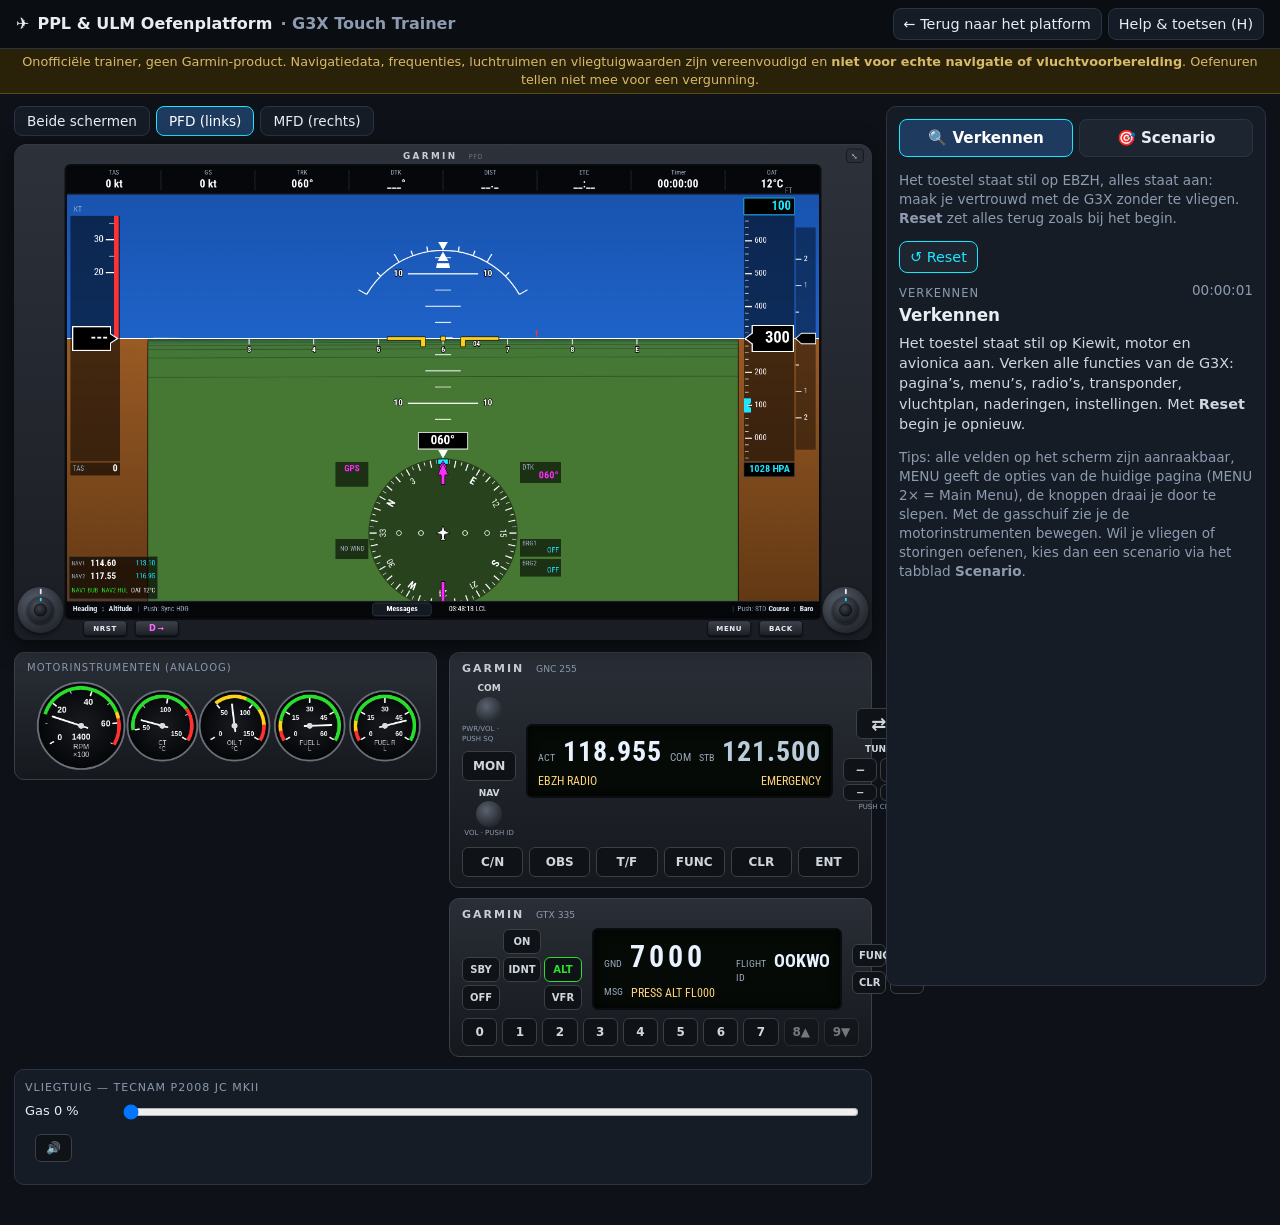
==== commit b89c9b52: "G3X help: tekst voor twee schermen, baro via de rechterknop op het PFD De help sprak nog over één sc" ====
--- a/g3x/index.html
+++ b/g3x/index.html
@@ -61,21 +61,21 @@
   <div id="help" class="hidden" role="dialog" aria-modal="true">
     <div class="help-box">
       <h2>G3X Touch Trainer — help</h2>
-      <p>Een oefensimulator in de stijl van de Garmin G3X Touch (één scherm, GDU 460-indeling) met een eenvoudig model van een <b>Tecnam P2008 JC MkII</b> (Rotax 912 S). Thuisbasis <b>EBZH Hasselt-Kiewit</b>. Het scherm is, zoals op het echte toestel, Engelstalig. In <b>Verkennen</b> staat het toestel stil op de grond en leer je alle functies kennen (<b>Reset</b> zet de startsituatie terug); in <b>Scenario</b> volg je stappen (<b>Reset scenario</b> = zelfde gegevens opnieuw, <b>Nieuwe gegevens</b> = nieuwe willekeurige waarden).</p>
-      <h3>Het scherm bedienen</h3>
+      <p>Een oefensimulator in de stijl van de Garmin G3X Touch (twee schermen zoals in OO-KWO: PFD links, MFD met EIS-strook rechts) met een eenvoudig model van een <b>Tecnam P2008 JC MkII</b> (Rotax 912 S). Thuisbasis <b>EBZH Hasselt-Kiewit</b>. De schermen zijn, zoals op het echte toestel, Engelstalig. In <b>Verkennen</b> staat het toestel stil op de grond en leer je alle functies kennen (<b>Reset</b> zet de startsituatie terug); in <b>Scenario</b> volg je stappen (<b>Reset scenario</b> = zelfde gegevens opnieuw, <b>Nieuwe gegevens</b> = nieuwe willekeurige waarden).</p>
+      <h3>De schermen bedienen</h3>
       <ul>
         <li><b>Tikken</b> op velden: baro, hoogte (cyaan vak), <b>HSI</b> (CDI-bron GPS/VOR, heading bug, bearing pointers, OBS), CRS/DTK, wind, NAV-frequenties (linksonder op de PFD), CAS-meldingen (bevestigen), EIS-strook (motorpagina), kaart (features / cursor).</li>
         <li><b>Buiten de G3X</b>, zoals in OO-KWO: <b>GNC 255</b> (COM én NAV: C/N wisselt, TUNE-knop zet de standby, ⇄ wisselt, vasthouden = 121.500, MON, OBS/T/F voor de VOR), <b>GTX 335</b>-transponder (ON/SBY/ALT/OFF, cijfers, VFR, IDNT, Flight ID OOKWO), rode <b>LEFT/RIGHT</b>-brandstofkraan, flapschakelaar met lampjes 0 / T / L. RPM, CT, olietemperatuur en brandstof zijn analoge meters. De G3X toont als motorinformatie alleen oliedruk, brandstofdruk, volts en ampères, op de MFD.</li>
         <li><b>Twee schermen</b>, zoals in OO-KWO: links de PFD, rechts de MFD met de EIS-strook. Elk scherm heeft zijn eigen knoppen en harde toetsen <b>NRST</b>, <b>D→</b>, <b>MENU</b> en <b>BACK</b>. Met de knoppen boven de schermen (of ⤢ op een bezel) vergroot je één scherm; op een laptop is dat het handigst. <b>MENU twee keer</b> opent het Main Menu; <b>MENU</b> één keer geeft de opties van de huidige pagina. <b>BACK</b> sluit een venster of gaat een pagina terug. Onderaan elk scherm: knopfuncties, de knop <b>Messages</b> en de klok; SUSP/OBS verschijnen daar en op de HSI.</li>
-        <li><b>Knoppen draaien</b>: sleep met de muis of je vinger rond de knop (buitenring of binnenknop); elke 18° is één stap. Klikken op de pijltjes of scrollen met het wiel kan ook; het middelpunt is de drukknop.</li>
+        <li><b>Knoppen draaien</b>: sleep met de muis of je vinger rond de knop (buitenring of binnenknop); elke 18° is één stap. Scrollen met het muiswiel boven een knop kan ook; het middelpunt is de drukknop.</li>
         <li><b>PFD-scherm</b>: linkerknop Heading (buiten) / Altitude (binnen), indrukken = heading bug sync; rechterknop Course (buiten) / Baro (binnen), indrukken = STD. <b>MFD-scherm</b>: linkerknop Select Page (buiten) / Zoom Map (binnen), indrukken = Main Menu; rechterknop Range/Pan op de kaart of Scroll/List in lijsten, indrukken = cursor of selecteren.</li>
         <li>Op de kaart: slepen = pannen, scrollwiel = bereik, tik op een symbool = info met Direct-To.</li>
       </ul>
       <h3>Waar vind ik wat? (knoppenpaden zoals op de G3X Touch)</h3>
       <table>
-        <tr><td>QNH / baro</td><td>Tik op het <b>baro-veld</b> onder de hoogtetape → cijfers → Enter (of STD). Ook: linkerknop indrukken tot BARO, dan buitenring draaien.</td></tr>
-        <tr><td>Heading bug</td><td>Buitenring linkerknop, of tik op de <b>HSI</b> → waarde → Enter / SYNC.</td></tr>
-        <tr><td>Hoogte selecteren</td><td>Binnenring linkerknop, of tik op het <b>cyaan hoogtevak</b> boven de hoogtetape.</td></tr>
+        <tr><td>QNH / baro</td><td>Tik op het <b>baro-veld</b> onder de hoogtetape → cijfers → Enter (of STD). Ook: binnenknop van de <b>rechterknop op het PFD-scherm</b> (Baro) draaien; die knop indrukken = STD (1013 hPa).</td></tr>
+        <tr><td>Heading bug</td><td>Buitenring van de linkerknop op het PFD-scherm (Heading), of tik op de <b>HSI</b> → waarde → Enter / SYNC.</td></tr>
+        <tr><td>Hoogte selecteren</td><td>Binnenknop van de linkerknop op het PFD-scherm (Altitude), of tik op het <b>cyaan hoogtevak</b> boven de hoogtetape.</td></tr>
         <tr><td>COM afstemmen</td><td>GNC 255 (C/N op COM): TUNE-knop buiten = MHz, binnen = kHz (8,33-stappen) zet de standby; <b>⇄</b> wisselt actief en standby (1,5 s ingedrukt houden = 121.500); <b>MON</b> luistert de standby mee.</td></tr>
         <tr><td>NAV afstemmen</td><td>GNC 255: <b>C/N</b> naar NAV, TUNE → standby, ⇄ wisselt; <b>OBS</b> toont/zet de koers met de TUNE-knop, <b>T/F</b> toont TO/FROM. Ook via de NAV1-standbyfrequentie linksonder op de PFD.</td></tr>
         <tr><td>Transponder</td><td>GTX 335: cijfers 0–7 (vier cijfers = nieuwe code), modus ON/SBY/ALT/OFF (GND automatisch op de grond), <b>VFR</b> (7000), <b>IDNT</b>, CLR.</td></tr>
@@ -83,7 +83,7 @@
         <tr><td>Vluchtplan</td><td><b>Main Menu → Active Flight Plan</b> → + Waypoint. Tik op een rij: Activate Leg, Direct-To, Insert Before/After, Set Altitude (VNAV), Remove. <b>Menu</b>: Invert, Store, Delete, OBS.</td></tr>
         <tr><td>Nadering</td><td><b>Main Menu → Procedures</b> (of Tools) (of FPL → PROC) → vliegveld, nadering, transitie → Load / Load &amp; Activate. In de FPL-balk: Activate Approach, Vectors-to-Final, Missed, Remove.</td></tr>
         <tr><td>Nearest</td><td>Toets <b>NRST</b> op de bezel → tabs Airports / VOR / NDB / VRP / User / Airspace → tik op een rij voor info, Direct-To en frequenties.</td></tr>
-        <tr><td>Kaart</td><td>Rechterknop buitenring = bereik; <b>Menu</b> op de kaart = Orientation, Declutter, Topo, Airspace…; slepen of knop indrukken = cursor (Direct-To, user waypoint, luchtruiminfo).</td></tr>
+        <tr><td>Kaart</td><td>Rechterknop op het MFD-scherm: buitenring = bereik (ook de binnenknop Zoom Map van de linkerknop, of de knoppen − / + op de kaart); <b>Menu</b> op de kaart = Orientation, Declutter, Topo, Airspace…; slepen of knop indrukken = cursor (Direct-To, user waypoint, luchtruiminfo).</td></tr>
         <tr><td>CDI-bron, bearing pointers, wind, SVT, minimums</td><td>Tik op de <b>HSI</b> → HSI Options (CDI Source GPS / VOR1 / VOR2); ook via het bronlabel links boven de HSI, <b>BRG1/BRG2</b> en het <b>windvak</b>; <b>Menu</b> op een volledig PFD = PFD Options.</td></tr>
         <tr><td>Motor</td><td>EIS-strook op de MFD (oliedruk, brandstofdruk, volts, ampères); tik erop voor de motorpagina. Toerental, temperaturen en brandstof: analoge meters in het paneel.</td></tr>
         <tr><td>Timer, checklist, instellingen, berichten</td><td><b>Main Menu</b> → Timer / Checklists / Setup / Messages (ook VNAV, Weight &amp; Balance, Backlight Intensity). De knop <b>Messages</b> onderaan knippert bij een nieuw bericht.</td></tr>
--- a/g3x/css/g3x.css
+++ b/g3x/css/g3x.css
@@ -237,7 +237,7 @@
 
 /* verkenmodus: toestel stilstaand, geen stuurknuppel of vliegtoetsen */
 /* verkenmodus: alleen wat je nodig hebt om de G3X te leren kennen; vliegen en simulatiebediening verborgen */
-body.explore .stick, body.explore .flight, body.explore #statusline { display: none; }
+body.explore .stick, body.explore .flight, body.explore #statusline, body.explore .ck-lower { display: none; } /* flaps en brandstofkraan horen niet bij de G3X */
 
 /* ---------- cockpit buiten de G3X: analoge meters, brandstofkraan, flaps, GNC 255, GTX 335 ---------- */
 #cockpit { display: grid; grid-template-columns: minmax(0, 1fr) minmax(0, 1fr); gap: 12px; margin-top: 12px; }
@@ -283,4 +283,8 @@
 .gtx-keys { display: flex; gap: 5px; margin-top: 8px; } .gtx-keys .ub { flex: 1; padding: 6px 2px; }
 #gtx-idnt.on, #gtx-vfr:active { color: var(--green); border-color: var(--green); }
 /* verkenmodus: alleen wat je nodig hebt om de G3X te leren kennen; vliegen en simulatiebediening verborgen */
-body.explore .stick, body.explore .flight, body.explore #statusline { display: none; }
+body.explore .stick, body.explore .flight, body.explore #statusline, body.explore .ck-lower { display: none; } /* flaps en brandstofkraan horen niet bij de G3X */
+
+.wb-grid { display: grid; grid-template-columns: 1.6fr 1fr 1fr 1fr; gap: 4px 10px; align-items: center; font-size: 14px; color: #cfd6de; margin-bottom: 8px; }
+.wb-grid .wb-h { font-size: 11px; color: #8c9bb0; text-transform: uppercase; border-bottom: 1px solid #2a3340; padding-bottom: 3px; }
+.wb-grid .opt-val { width: 100%; text-align: left; }
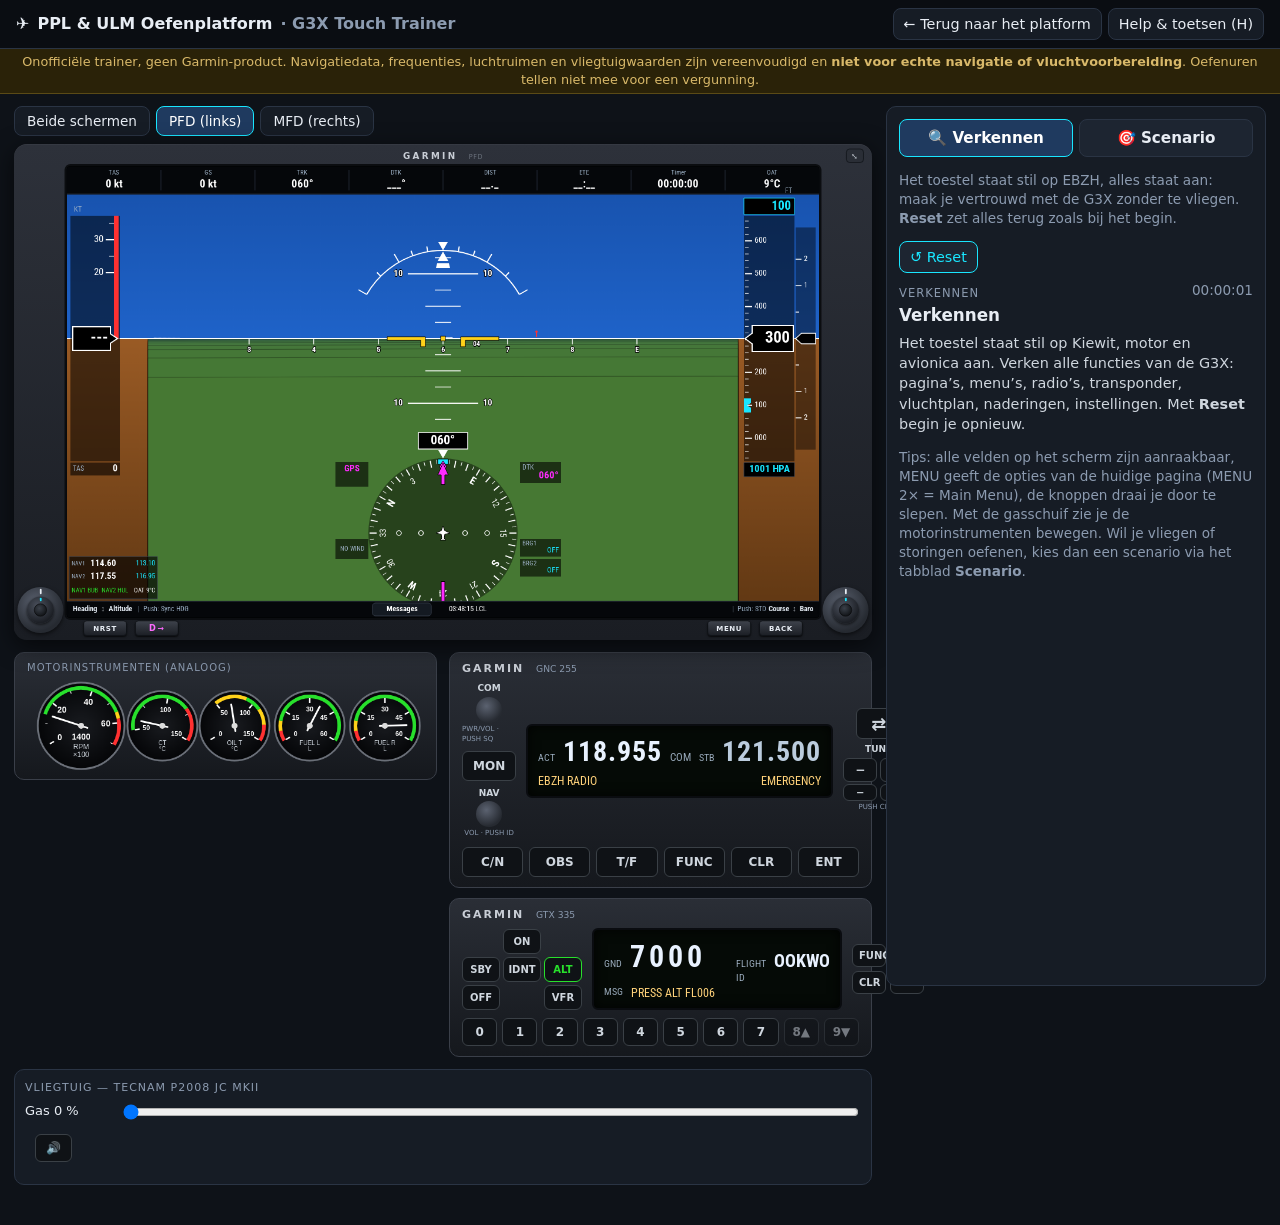
==== commit 50571228: "G3X: toetsen afgestemd op een Belgisch AZERTY-klavier - Knoppen via letters die op AZERTY en QWERTY " ====
--- a/g3x/index.html
+++ b/g3x/index.html
@@ -94,16 +94,17 @@
       <h3>Toetsen</h3>
       <table>
         <tr><td>↑ ↓ ← →</td><td>Pitch (↑ = neus omlaag, omkeerbaar in het paneel) en rol</td></tr>
-        <tr><td>A / E</td><td>Richtingsroer / grondsturing (AZERTY; op QWERTY ook Q / E)</td></tr>
+        <tr><td>A / E</td><td>Richtingsroer / grondsturing (op QWERTY ook Q / E)</td></tr>
         <tr><td>PgUp / PgDn, Home / End</td><td>Gas meer/minder, vol/idle</td></tr>
         <tr><td>F / V</td><td>Flaps een stand neer / op</td></tr>
         <tr><td>B</td><td>Wielremmen (ingedrukt houden)</td></tr>
-                        <tr><td>, . · K M</td><td>PFD-linkerknop buiten (HDG) · binnen (ALT)</td></tr>
-        <tr><td>[ ] · Enter · Esc</td><td>MFD-rechterknop buiten (bereik) · indrukken · BACK</td></tr>
-        <tr><td>N · D · Shift+M · `</td><td>NRST · Direct-To · MENU (actieve scherm) · Main Menu</td></tr>
-        <tr><td>P · 1 2 4 · H</td><td>Pauze · simulatiesnelheid · deze help</td></tr>
+        <tr><td>J / L · K / I</td><td>PFD-linkerknop: Heading − / + (buitenring) · Altitude − / + (binnenknop)</td></tr>
+        <tr><td>U / O</td><td>PFD-rechterknop buitenring: Course − / +</td></tr>
+        <tr><td>X / C · Enter · Esc</td><td>MFD-rechterknop: bereik uit / in · indrukken · BACK</td></tr>
+        <tr><td>N · D · M · M M</td><td>NRST · Direct-To · MENU (actieve scherm) · Main Menu (MENU twee keer; ook de toets ² / `)</td></tr>
+        <tr><td>P · 1 2 4 · H</td><td>Pauze · simulatiesnelheid (bovenste rij zonder Shift, dus op AZERTY de toetsen &amp; é ', of het numerieke blok) · deze help</td></tr>
       </table>
-      <p>Een gamepad/joystick werkt ook (assen 0/1 rol/pitch, as 3 gas; knop 0 rem, 1/2 flaps). Op een tablet gebruik je de virtuele stuurknuppel in het paneel.</p>
+      <p>De toetsen zijn gekozen op hun plaats op het klavier, zodat ze op een Belgisch AZERTY-klavier en op QWERTY dezelfde letter dragen (alleen A/Q, Z/W en M verschillen tussen beide; die zijn daarom vermeden of dubbel toegewezen). Een gamepad/joystick werkt ook (assen 0/1 rol/pitch, as 3 gas; knop 0 rem, 1/2 flaps). Op een tablet gebruik je de virtuele stuurknuppel in het paneel.</p>
       <h3>Wat is vereenvoudigd</h3>
       <ul>
         <li>Navigatiedatabase: beperkte set vliegvelden, VOR/NDB, VFR-punten, luchtruimen en naderingen in België en de grensstreek, deels fictief gemarkeerd. Frequenties en coördinaten zijn bij benadering. Geen magnetische variatie.</li>
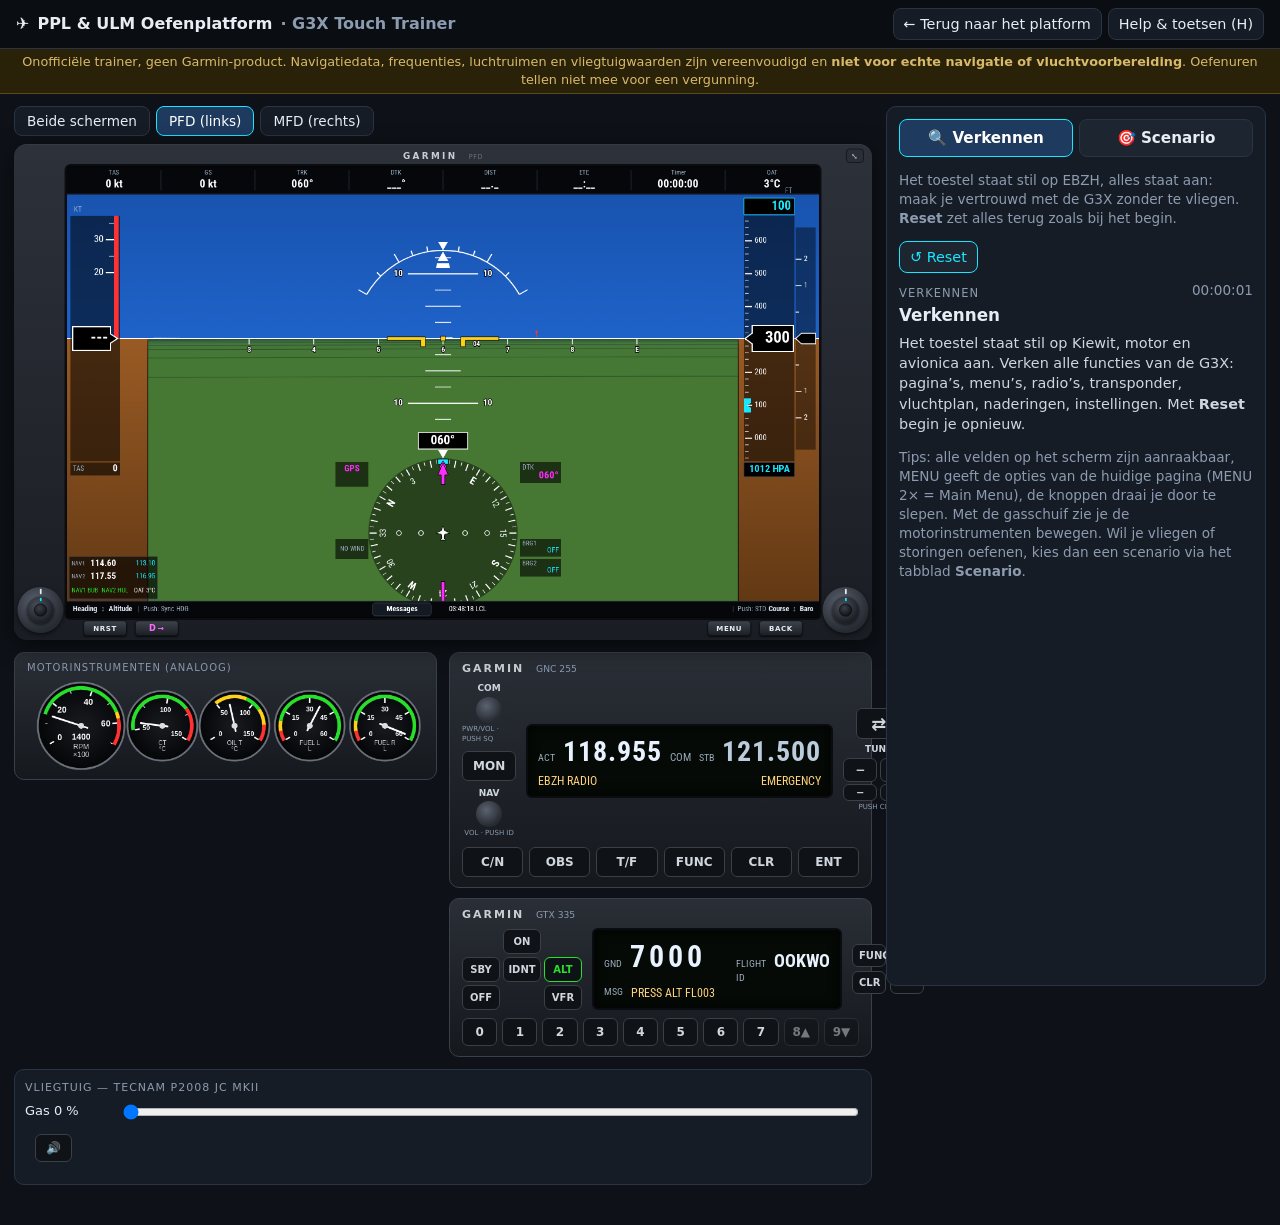
==== commit a53db452: "G3X: verbeterpunten uit de test (Direct-To-miniatuur, metrische hoogte, knopindeling, ETE, Reset) - " ====
--- a/g3x/index.html
+++ b/g3x/index.html
@@ -61,21 +61,21 @@
   <div id="help" class="hidden" role="dialog" aria-modal="true">
     <div class="help-box">
       <h2>G3X Touch Trainer — help</h2>
-      <p>Een oefensimulator in de stijl van de Garmin G3X Touch (twee schermen zoals in OO-KWO: PFD links, MFD met EIS-strook rechts) met een eenvoudig model van een <b>Tecnam P2008 JC MkII</b> (Rotax 912 S). Thuisbasis <b>EBZH Hasselt-Kiewit</b>. De schermen zijn, zoals op het echte toestel, Engelstalig. In <b>Verkennen</b> staat het toestel stil op de grond en leer je alle functies kennen (<b>Reset</b> zet de startsituatie terug); in <b>Scenario</b> volg je stappen (<b>Reset scenario</b> = zelfde gegevens opnieuw, <b>Nieuwe gegevens</b> = nieuwe willekeurige waarden).</p>
+      <p>Een oefensimulator in de stijl van de Garmin G3X Touch (twee schermen zoals in OO-KWO: PFD links, MFD met EIS-strook rechts) met een eenvoudig model van een <b>Tecnam P2008 JC MkII</b> (Rotax 912 S). Thuisbasis <b>EBZH Hasselt-Kiewit</b>. De schermen zijn, zoals op het echte toestel, Engelstalig. In <b>Verkennen</b> staat het toestel stil op de grond en leer je alle functies kennen (<b>Reset</b> zet alles terug naar de startsituatie; alleen eenheden, geluid, opgeslagen vluchtplannen en user waypoints blijven bewaard); in <b>Scenario</b> volg je stappen (<b>Reset scenario</b> = zelfde gegevens opnieuw, <b>Nieuwe gegevens</b> = nieuwe willekeurige waarden).</p>
       <h3>De schermen bedienen</h3>
       <ul>
         <li><b>Tikken</b> op velden: baro, hoogte (cyaan vak), <b>HSI</b> (CDI-bron GPS/VOR, heading bug, bearing pointers, OBS), CRS/DTK, wind, NAV-frequenties (linksonder op de PFD), CAS-meldingen (bevestigen), EIS-strook (motorpagina), kaart (features / cursor).</li>
         <li><b>Buiten de G3X</b>, zoals in OO-KWO: <b>GNC 255</b> (COM én NAV: C/N wisselt, TUNE-knop zet de standby, ⇄ wisselt, vasthouden = 121.500, MON, OBS/T/F voor de VOR), <b>GTX 335</b>-transponder (ON/SBY/ALT/OFF, cijfers, VFR, IDNT, Flight ID OOKWO), rode <b>LEFT/RIGHT</b>-brandstofkraan, flapschakelaar met lampjes 0 / T / L. RPM, CT, olietemperatuur en brandstof zijn analoge meters. De G3X toont als motorinformatie alleen oliedruk, brandstofdruk, volts en ampères, op de MFD.</li>
         <li><b>Twee schermen</b>, zoals in OO-KWO: links de PFD, rechts de MFD met de EIS-strook. Elk scherm heeft zijn eigen knoppen en harde toetsen <b>NRST</b>, <b>D→</b>, <b>MENU</b> en <b>BACK</b>. Met de knoppen boven de schermen (of ⤢ op een bezel) vergroot je één scherm; op een laptop is dat het handigst. <b>MENU twee keer</b> opent het Main Menu; <b>MENU</b> één keer geeft de opties van de huidige pagina. <b>BACK</b> sluit een venster of gaat een pagina terug. Onderaan elk scherm: knopfuncties, de knop <b>Messages</b> en de klok; SUSP/OBS verschijnen daar en op de HSI.</li>
         <li><b>Knoppen draaien</b>: sleep met de muis of je vinger rond de knop (buitenring of binnenknop); elke 18° is één stap. Scrollen met het muiswiel boven een knop kan ook; het middelpunt is de drukknop.</li>
-        <li><b>PFD-scherm</b>: linkerknop Heading (buiten) / Altitude (binnen), indrukken = heading bug sync; rechterknop Course (buiten) / Baro (binnen), indrukken = STD. <b>MFD-scherm</b>: linkerknop Select Page (buiten) / Zoom Map (binnen), indrukken = Main Menu; rechterknop Range/Pan op de kaart of Scroll/List in lijsten, indrukken = cursor of selecteren.</li>
+        <li><b>Knopindeling</b> (de trainer volgt Garmins standaardconfiguratie; een installateur kan dit anders instellen): het label onderaan noemt eerst de <b>binnenknop</b>, dan de <b>buitenring</b>. <b>PFD-scherm</b>: linkerknop Heading (binnen) / Altitude (buiten), indrukken = heading bug sync; rechterknop Course (binnen) / Baro (buiten), indrukken = STD. <b>MFD-scherm</b>: linkerknop Select Page (binnen) / Zoom Map (buiten), indrukken = Main Menu; rechterknop Range (binnen) / Pan (buiten) op de kaart of Scroll/List in lijsten, indrukken = cursor of selecteren.</li>
         <li>Op de kaart: slepen = pannen, scrollwiel = bereik, tik op een symbool = info met Direct-To.</li>
       </ul>
       <h3>Waar vind ik wat? (knoppenpaden zoals op de G3X Touch)</h3>
       <table>
-        <tr><td>QNH / baro</td><td>Tik op het <b>baro-veld</b> onder de hoogtetape → cijfers → Enter (of STD). Ook: binnenknop van de <b>rechterknop op het PFD-scherm</b> (Baro) draaien; die knop indrukken = STD (1013 hPa).</td></tr>
-        <tr><td>Heading bug</td><td>Buitenring van de linkerknop op het PFD-scherm (Heading), of tik op de <b>HSI</b> → waarde → Enter / SYNC.</td></tr>
-        <tr><td>Hoogte selecteren</td><td>Binnenknop van de linkerknop op het PFD-scherm (Altitude), of tik op het <b>cyaan hoogtevak</b> boven de hoogtetape.</td></tr>
+        <tr><td>QNH / baro</td><td>Tik op het <b>baro-veld</b> onder de hoogtetape → cijfers → Enter (of STD). Ook: buitenring van de <b>rechterknop op het PFD-scherm</b> (Baro) draaien; die knop indrukken = STD (1013 hPa).</td></tr>
+        <tr><td>Heading bug</td><td>Binnenknop van de linkerknop op het PFD-scherm (Heading), of tik op de <b>HSI</b> → waarde → Enter / SYNC.</td></tr>
+        <tr><td>Hoogte selecteren</td><td>Buitenring van de linkerknop op het PFD-scherm (Altitude), of tik op het <b>cyaan hoogtevak</b> boven de hoogtetape.</td></tr>
         <tr><td>COM afstemmen</td><td>GNC 255 (C/N op COM): TUNE-knop buiten = MHz, binnen = kHz (8,33-stappen) zet de standby; <b>⇄</b> wisselt actief en standby (1,5 s ingedrukt houden = 121.500); <b>MON</b> luistert de standby mee.</td></tr>
         <tr><td>NAV afstemmen</td><td>GNC 255: <b>C/N</b> naar NAV, TUNE → standby, ⇄ wisselt; <b>OBS</b> toont/zet de koers met de TUNE-knop, <b>T/F</b> toont TO/FROM. Ook via de NAV1-standbyfrequentie linksonder op de PFD.</td></tr>
         <tr><td>Transponder</td><td>GTX 335: cijfers 0–7 (vier cijfers = nieuwe code), modus ON/SBY/ALT/OFF (GND automatisch op de grond), <b>VFR</b> (7000), <b>IDNT</b>, CLR.</td></tr>
@@ -83,7 +83,7 @@
         <tr><td>Vluchtplan</td><td><b>Main Menu → Active Flight Plan</b> → + Waypoint. Tik op een rij: Activate Leg, Direct-To, Insert Before/After, Set Altitude (VNAV), Remove. <b>Menu</b>: Invert, Store, Delete, OBS.</td></tr>
         <tr><td>Nadering</td><td><b>Main Menu → Procedures</b> (of Tools) (of FPL → PROC) → vliegveld, nadering, transitie → Load / Load &amp; Activate. In de FPL-balk: Activate Approach, Vectors-to-Final, Missed, Remove.</td></tr>
         <tr><td>Nearest</td><td>Toets <b>NRST</b> op de bezel → tabs Airports / VOR / NDB / VRP / User / Airspace → tik op een rij voor info, Direct-To en frequenties.</td></tr>
-        <tr><td>Kaart</td><td>Rechterknop op het MFD-scherm: buitenring = bereik (ook de binnenknop Zoom Map van de linkerknop, of de knoppen − / + op de kaart); <b>Menu</b> op de kaart = Orientation, Declutter, Topo, Airspace…; slepen of knop indrukken = cursor (Direct-To, user waypoint, luchtruiminfo).</td></tr>
+        <tr><td>Kaart</td><td>Rechterknop op het MFD-scherm: binnenknop = bereik (ook de buitenring Zoom Map van de linkerknop, of de knoppen − / + op de kaart); <b>Menu</b> op de kaart = Orientation, Declutter, Topo, Airspace…; slepen of knop indrukken = cursor (Direct-To, user waypoint, luchtruiminfo).</td></tr>
         <tr><td>CDI-bron, bearing pointers, wind, SVT, minimums</td><td>Tik op de <b>HSI</b> → HSI Options (CDI Source GPS / VOR1 / VOR2); ook via het bronlabel links boven de HSI, <b>BRG1/BRG2</b> en het <b>windvak</b>; <b>Menu</b> op een volledig PFD = PFD Options.</td></tr>
         <tr><td>Motor</td><td>EIS-strook op de MFD (oliedruk, brandstofdruk, volts, ampères); tik erop voor de motorpagina. Toerental, temperaturen en brandstof: analoge meters in het paneel.</td></tr>
         <tr><td>Timer, checklist, instellingen, berichten</td><td><b>Main Menu</b> → Timer / Checklists / Setup / Messages (ook VNAV, Weight &amp; Balance, Backlight Intensity). De knop <b>Messages</b> onderaan knippert bij een nieuw bericht.</td></tr>
@@ -98,9 +98,9 @@
         <tr><td>PgUp / PgDn, Home / End</td><td>Gas meer/minder, vol/idle</td></tr>
         <tr><td>F / V</td><td>Flaps een stand neer / op</td></tr>
         <tr><td>B</td><td>Wielremmen (ingedrukt houden)</td></tr>
-        <tr><td>J / L · K / I</td><td>PFD-linkerknop: Heading − / + (buitenring) · Altitude − / + (binnenknop)</td></tr>
-        <tr><td>U / O</td><td>PFD-rechterknop buitenring: Course − / +</td></tr>
-        <tr><td>X / C · Enter · Esc</td><td>MFD-rechterknop: bereik uit / in · indrukken · BACK</td></tr>
+        <tr><td>J / L · K / I</td><td>PFD-linkerknop: Heading − / + (binnenknop) · Altitude − / + (buitenring)</td></tr>
+        <tr><td>U / O</td><td>PFD-rechterknop binnenknop: Course − / +</td></tr>
+        <tr><td>X / C · Enter · Esc</td><td>MFD-rechterknop binnenknop: bereik uit / in · indrukken · BACK</td></tr>
         <tr><td>N · D · M · M M</td><td>NRST · Direct-To · MENU (actieve scherm) · Main Menu (MENU twee keer; ook de toets ² / `)</td></tr>
         <tr><td>P · 1 2 4 · H</td><td>Pauze · simulatiesnelheid (bovenste rij zonder Shift, dus op AZERTY de toetsen &amp; é ', of het numerieke blok) · deze help</td></tr>
       </table>
--- a/g3x/css/g3x.css
+++ b/g3x/css/g3x.css
@@ -26,7 +26,7 @@
 #g3x-wrap { position: relative; width: 100%; }
 .g3x-unit { position: absolute; left: 0; top: 0; width: 1460px; height: 844px; transform-origin: 0 0; background: linear-gradient(#2d313a, #1a1d23); border-radius: 22px; box-shadow: 0 10px 40px rgba(0,0,0,.6), inset 0 1px 0 rgba(255,255,255,.08); }
 .g3x-screen { position: absolute; left: 90px; top: 38px; width: 1280px; height: 768px; background: #000; border-radius: 6px; overflow: hidden; box-shadow: inset 0 0 0 2px #000, 0 0 0 4px #0b0d10; }
-.g3x-screen canvas { position: absolute; left: 0; top: 0; width: 1280px; height: 768px; display: block; touch-action: none; cursor: pointer; }
+.g3x-screen > canvas { position: absolute; left: 0; top: 0; width: 1280px; height: 768px; display: block; touch-action: none; cursor: pointer; }
 .g3x-overlay { position: absolute; left: 0; top: 0; width: 1280px; height: 768px; pointer-events: none; }
 .g3x-overlay > * { pointer-events: auto; }
 .bezel-logo { position: absolute; left: 50%; transform: translateX(-50%); top: 10px; color: #c9ced6; font-size: 15px; letter-spacing: 4px; font-weight: 700; }
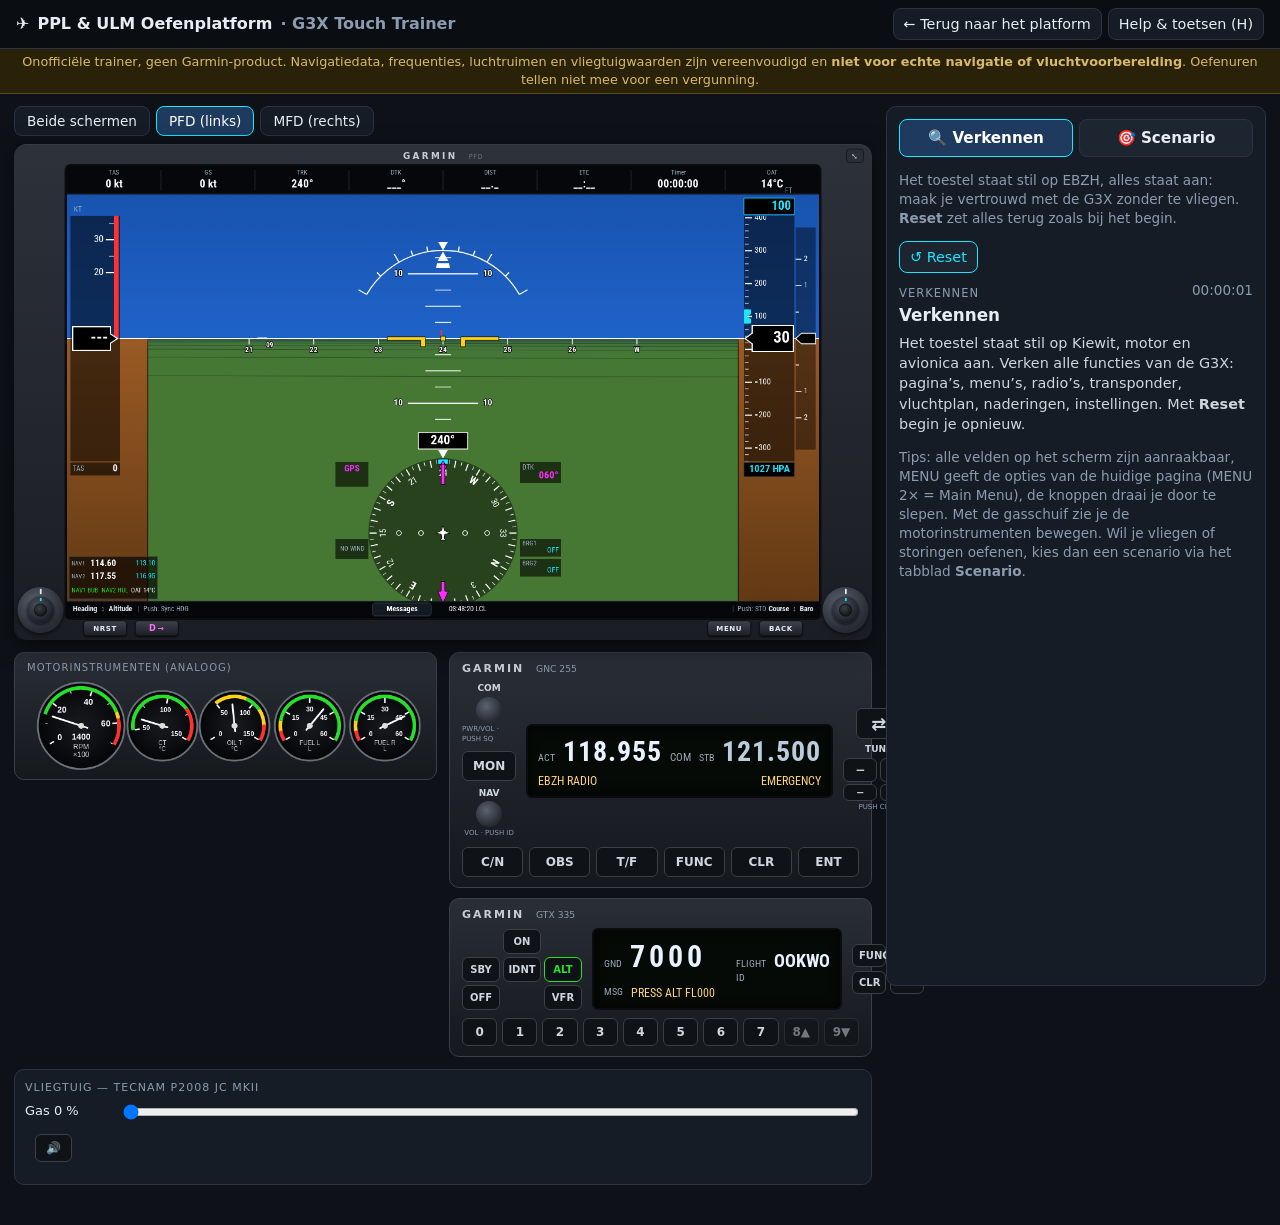
==== commit 28aace16: "G3X: user waypoints aanmaken met identifier, naam en positie Create User Waypoint-dialoog (Main Menu" ====
--- a/g3x/index.html
+++ b/g3x/index.html
@@ -82,6 +82,7 @@
         <tr><td>Direct-To</td><td>Toets <b>D→</b> op de bezel → tabblad Waypoint (ID aantikken en typen), Flight Plan, Nearest Airports of Recent → <b>Activate</b>. “Course To” voor een inbound koers; “Stop Navigation” annuleert.</td></tr>
         <tr><td>Vluchtplan</td><td><b>Main Menu → Active Flight Plan</b> → + Waypoint. Tik op een rij: Activate Leg, Direct-To, Insert Before/After, Set Altitude (VNAV), Remove. <b>Menu</b>: Invert, Store, Delete, OBS.</td></tr>
         <tr><td>Nadering</td><td><b>Main Menu → Procedures</b> (of Tools) (of FPL → PROC) → vliegveld, nadering, transitie → Load / Load &amp; Activate. In de FPL-balk: Activate Approach, Vectors-to-Final, Missed, Remove.</td></tr>
+        <tr><td>User waypoint</td><td><b>Main Menu → User Waypoints → Create User Waypoint</b> (of MENU op die pagina): identifier, naam en positie (huidige positie, kaartcursor, breedte/lengte of radiaal/afstand vanaf een waypoint) → <b>Create</b>. Op de kaart: knop indrukken (cursor) → Create User Waypoint. Verwijderen: tik op het waypoint → Waypoint Information → Delete.</td></tr>
         <tr><td>Nearest</td><td>Toets <b>NRST</b> op de bezel → tabs Airports / VOR / NDB / VRP / User / Airspace → tik op een rij voor info, Direct-To en frequenties.</td></tr>
         <tr><td>Kaart</td><td>Rechterknop op het MFD-scherm: binnenknop = bereik (ook de buitenring Zoom Map van de linkerknop, of de knoppen − / + op de kaart); <b>Menu</b> op de kaart = Orientation, Declutter, Topo, Airspace…; slepen of knop indrukken = cursor (Direct-To, user waypoint, luchtruiminfo).</td></tr>
         <tr><td>CDI-bron, bearing pointers, wind, SVT, minimums</td><td>Tik op de <b>HSI</b> → HSI Options (CDI Source GPS / VOR1 / VOR2); ook via het bronlabel links boven de HSI, <b>BRG1/BRG2</b> en het <b>windvak</b>; <b>Menu</b> op een volledig PFD = PFD Options.</td></tr>
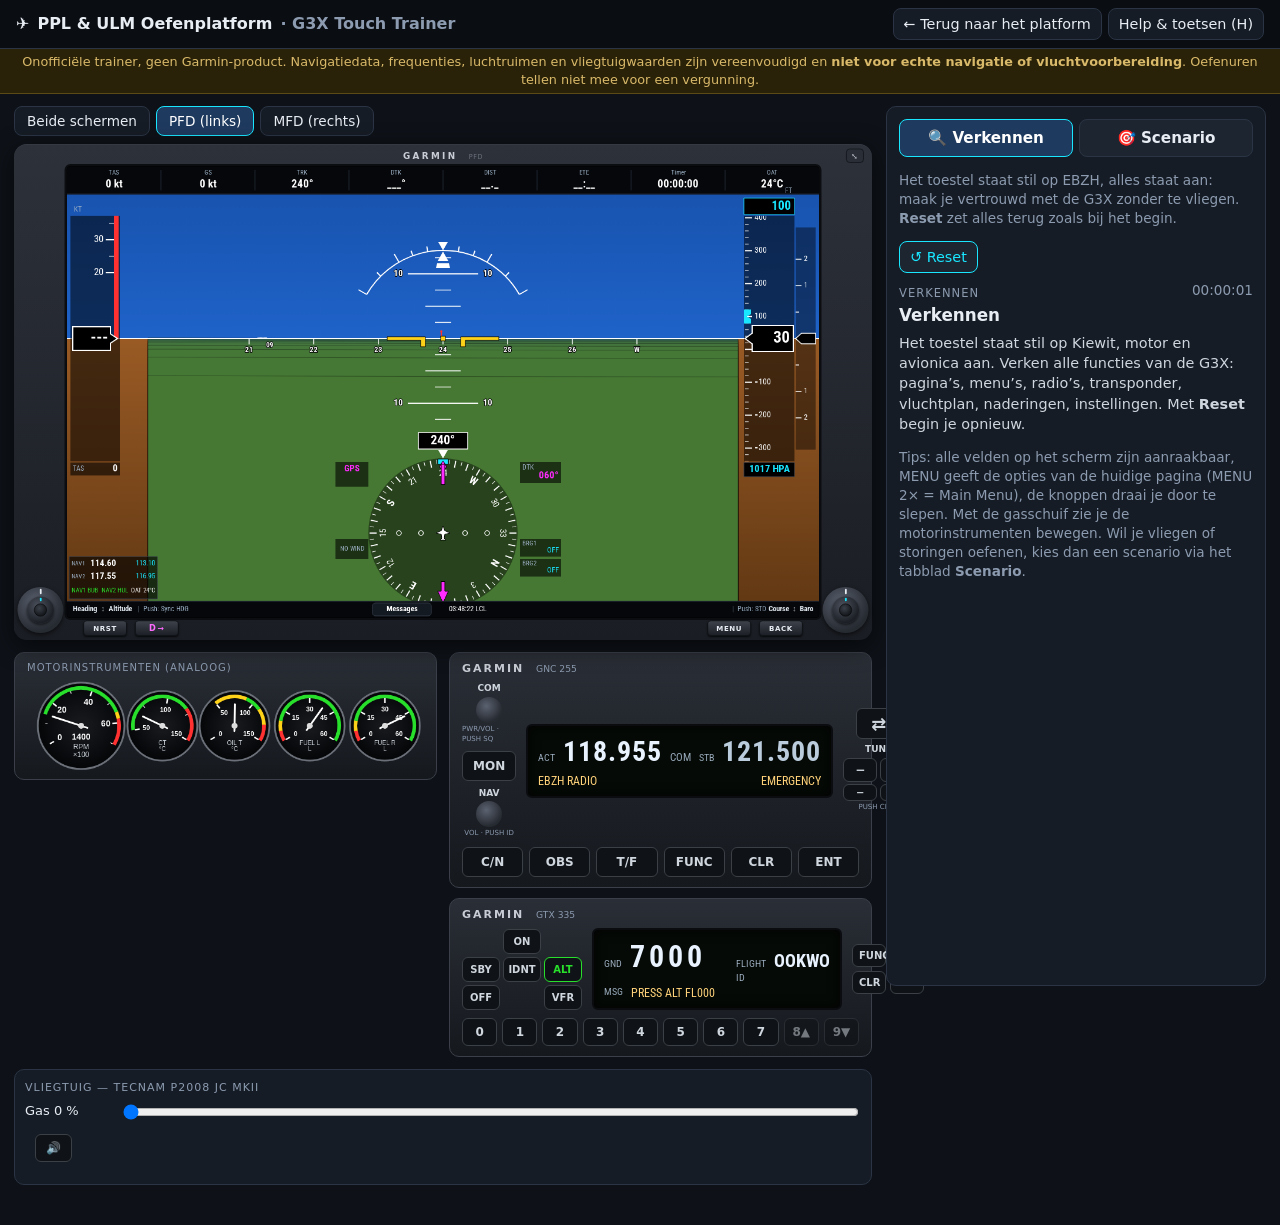
==== commit c35cd080: "G3X: kaartpointer los van het kaartmiddelpunt, zoals op de G3X Touch Tikken op een lege plek zet de " ====
--- a/g3x/index.html
+++ b/g3x/index.html
@@ -82,7 +82,7 @@
         <tr><td>Direct-To</td><td>Toets <b>D→</b> op de bezel → tabblad Waypoint (ID aantikken en typen), Flight Plan, Nearest Airports of Recent → <b>Activate</b>. “Course To” voor een inbound koers; “Stop Navigation” annuleert.</td></tr>
         <tr><td>Vluchtplan</td><td><b>Main Menu → Active Flight Plan</b> → + Waypoint. Tik op een rij: Activate Leg, Direct-To, Insert Before/After, Set Altitude (VNAV), Remove. <b>Menu</b>: Invert, Store, Delete, OBS.</td></tr>
         <tr><td>Nadering</td><td><b>Main Menu → Procedures</b> (of Tools) (of FPL → PROC) → vliegveld, nadering, transitie → Load / Load &amp; Activate. In de FPL-balk: Activate Approach, Vectors-to-Final, Missed, Remove.</td></tr>
-        <tr><td>User waypoint</td><td><b>Main Menu → User Waypoints → Create User Waypoint</b> (of MENU op die pagina): identifier, naam en positie (huidige positie, kaartcursor, breedte/lengte of radiaal/afstand vanaf een waypoint) → <b>Create</b>. Op de kaart: knop indrukken (cursor) → Create User Waypoint. Verwijderen: tik op het waypoint → Waypoint Information → Delete.</td></tr>
+        <tr><td>User waypoint</td><td><b>Op de kaart</b>: tik op een lege plek → de kaartpointer (cyaan kruis) staat daar en het menu <b>Map Cursor</b> opent → <b>Create User Waypoint at Pointer</b> → <b>Create</b>. Tik ergens anders om de pointer te verplaatsen; slepen verschuift de kaart; BACK of de knop indrukken sluit de pointer. (Knop indrukken zonder pointer zet hem eerst op het vliegtuig.) Tik je vlak bij een vliegveld of punt, dan krijg je de info van dat punt: zoom dan in. <b>Zonder kaart</b>: Main Menu → User Waypoints → Create User Waypoint: identifier, naam en positie (huidige positie, kaartpointer, breedte/lengte of radiaal/afstand vanaf een waypoint). Verwijderen: tik op het waypoint → Waypoint Information → Delete.</td></tr>
         <tr><td>Nearest</td><td>Toets <b>NRST</b> op de bezel → tabs Airports / VOR / NDB / VRP / User / Airspace → tik op een rij voor info, Direct-To en frequenties.</td></tr>
         <tr><td>Kaart</td><td>Rechterknop op het MFD-scherm: binnenknop = bereik (ook de buitenring Zoom Map van de linkerknop, of de knoppen − / + op de kaart); <b>Menu</b> op de kaart = Orientation, Declutter, Topo, Airspace…; slepen of knop indrukken = cursor (Direct-To, user waypoint, luchtruiminfo).</td></tr>
         <tr><td>CDI-bron, bearing pointers, wind, SVT, minimums</td><td>Tik op de <b>HSI</b> → HSI Options (CDI Source GPS / VOR1 / VOR2); ook via het bronlabel links boven de HSI, <b>BRG1/BRG2</b> en het <b>windvak</b>; <b>Menu</b> op een volledig PFD = PFD Options.</td></tr>
